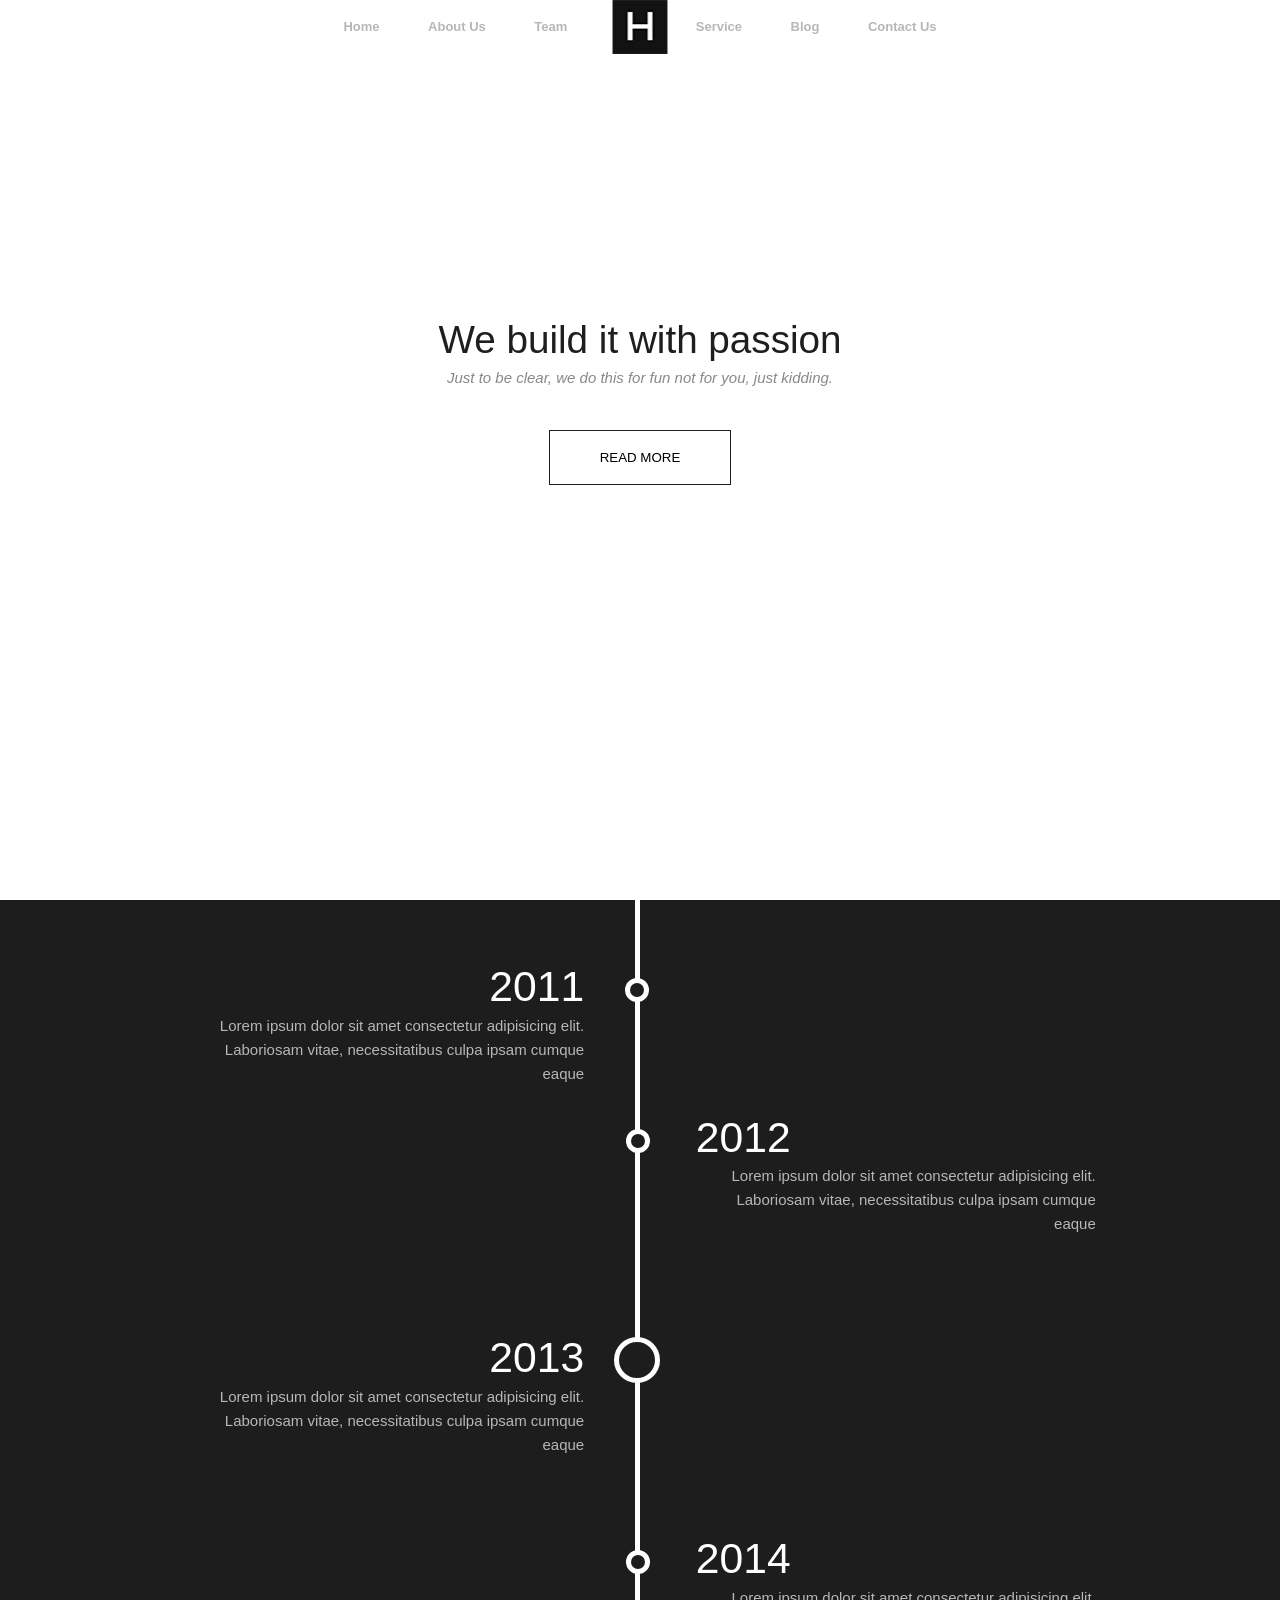
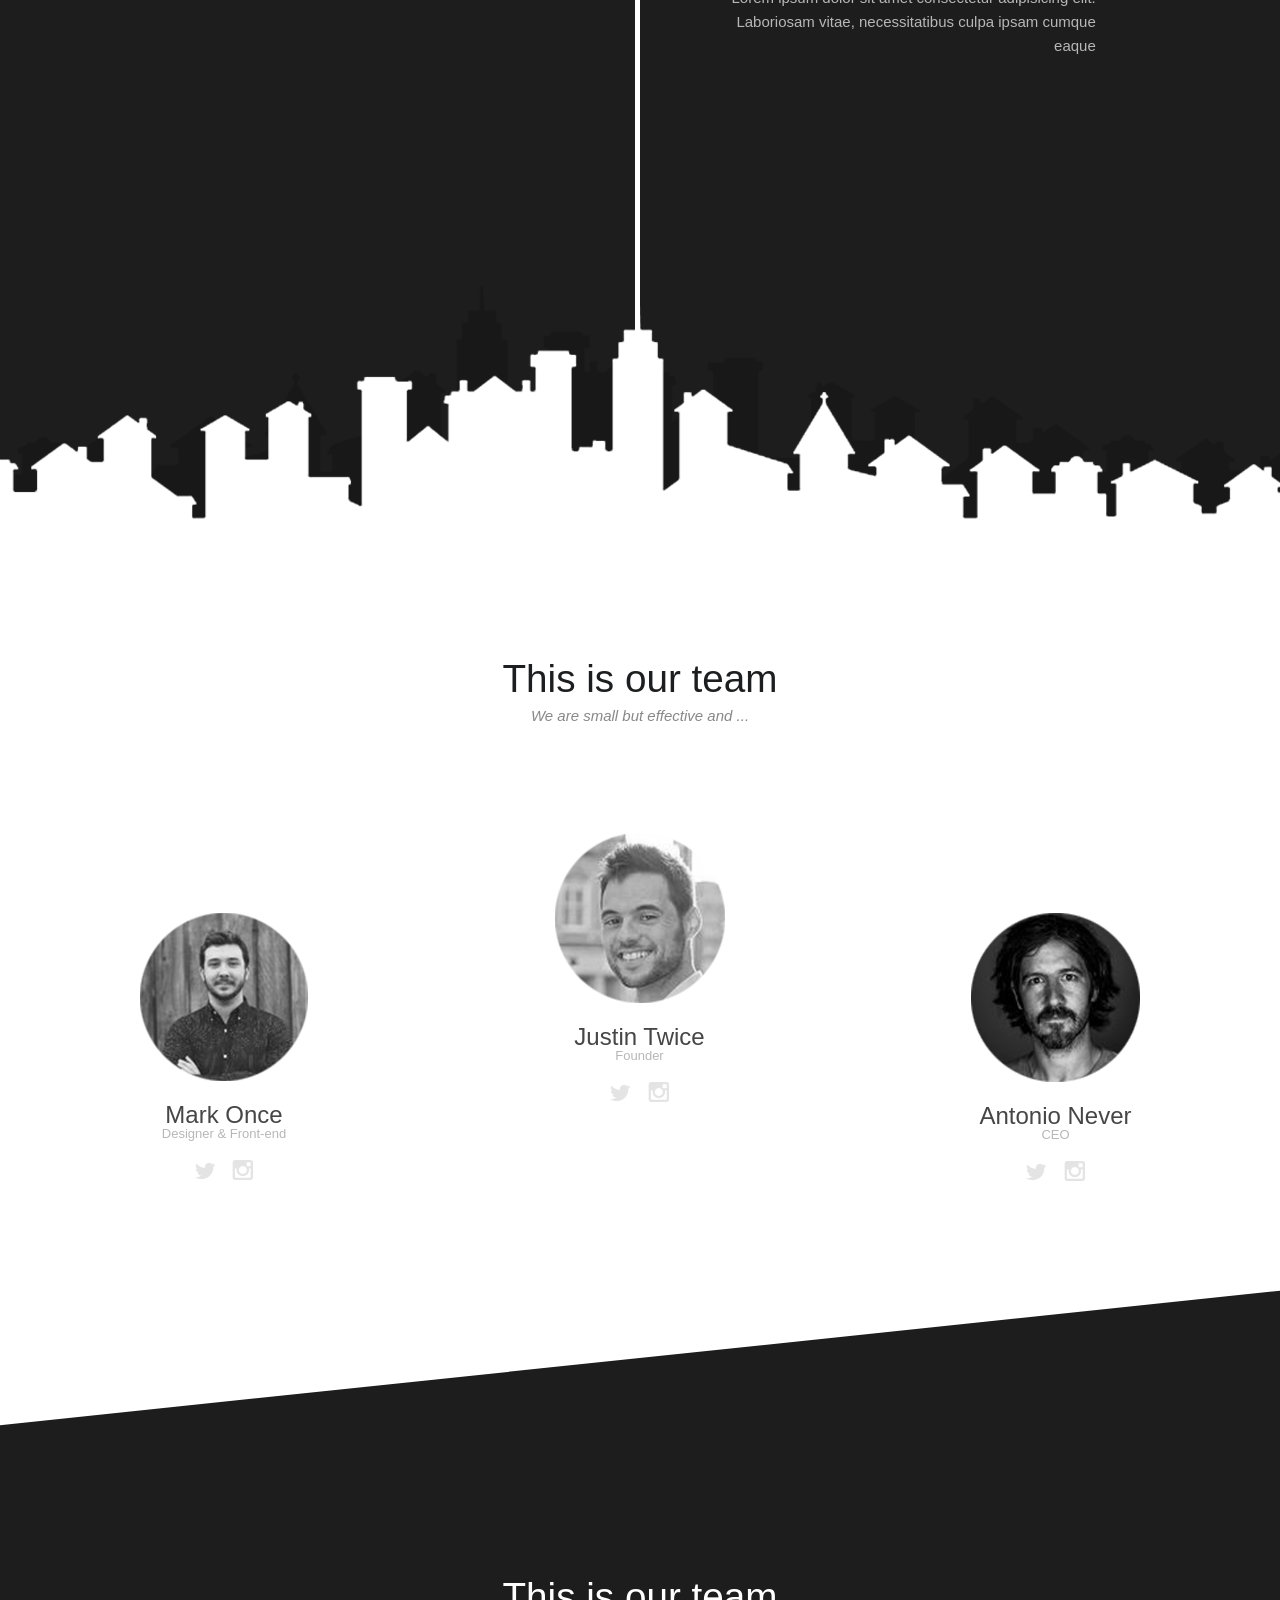
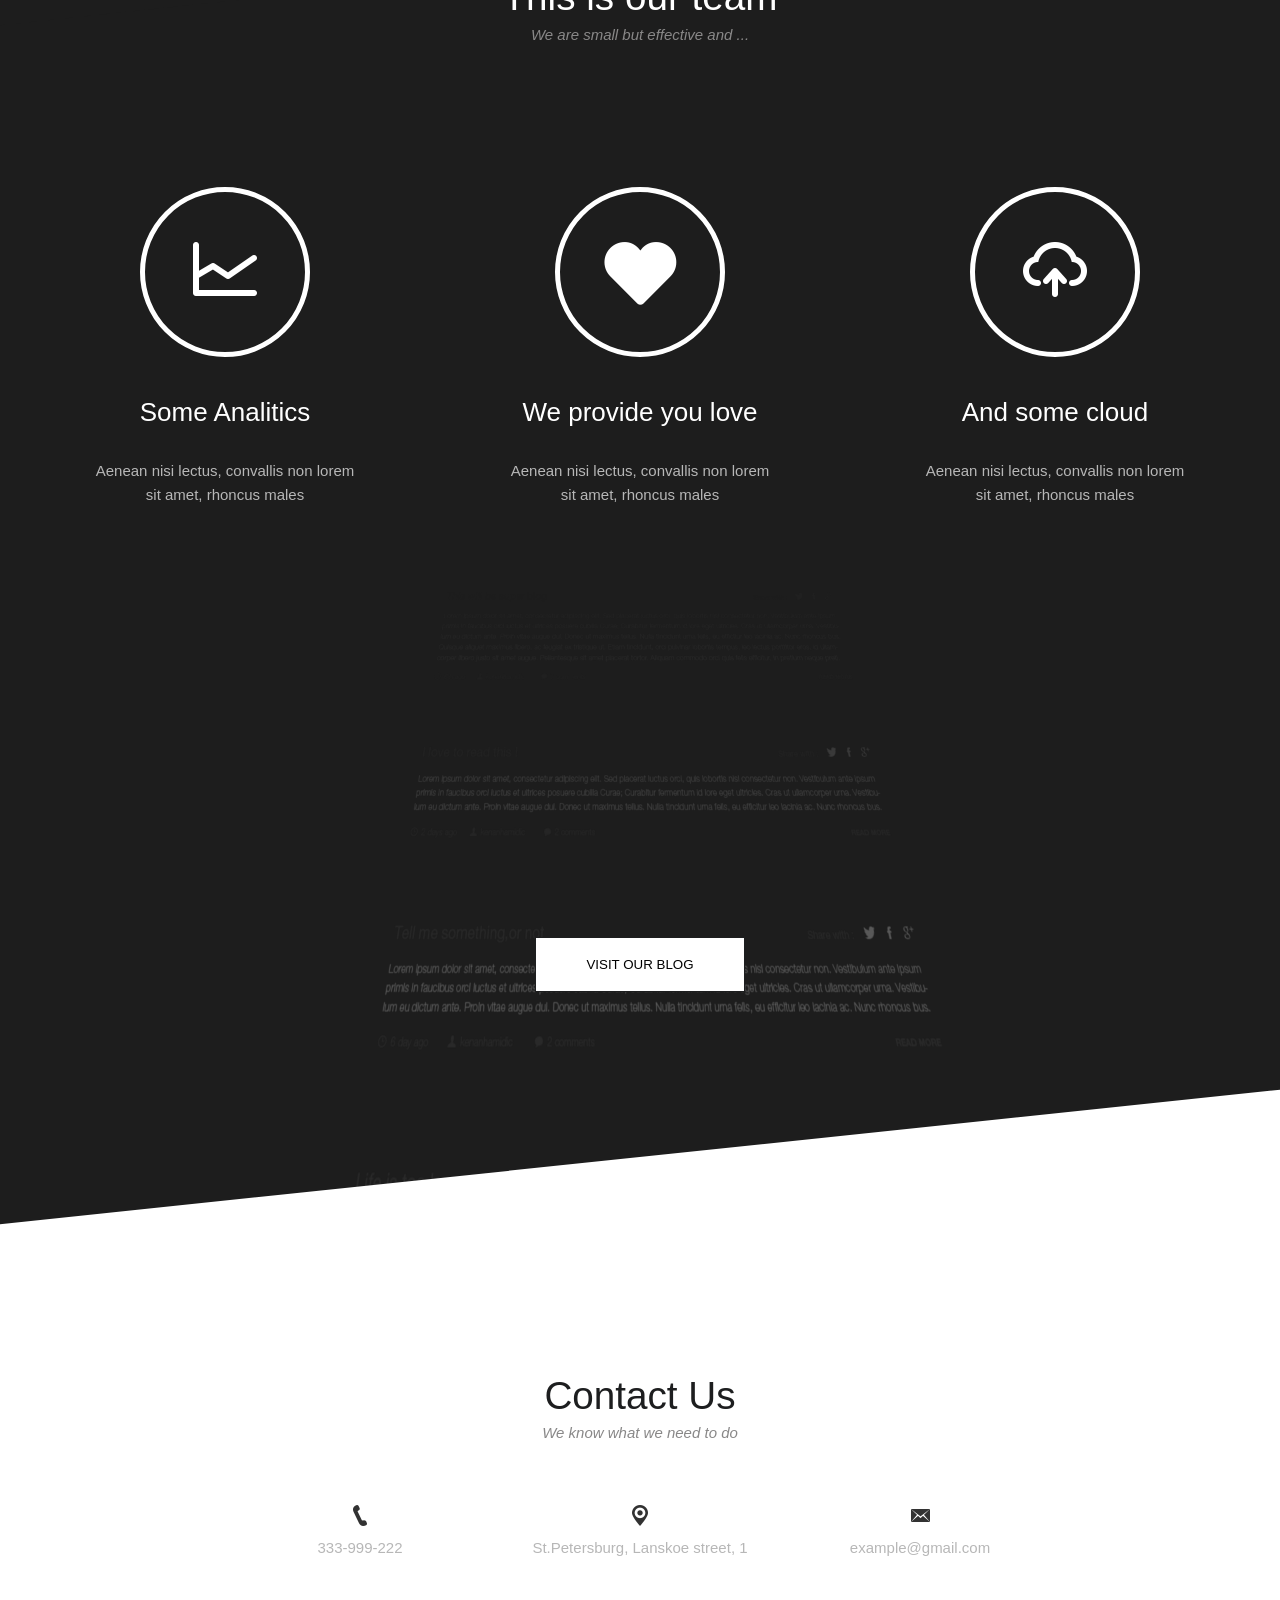
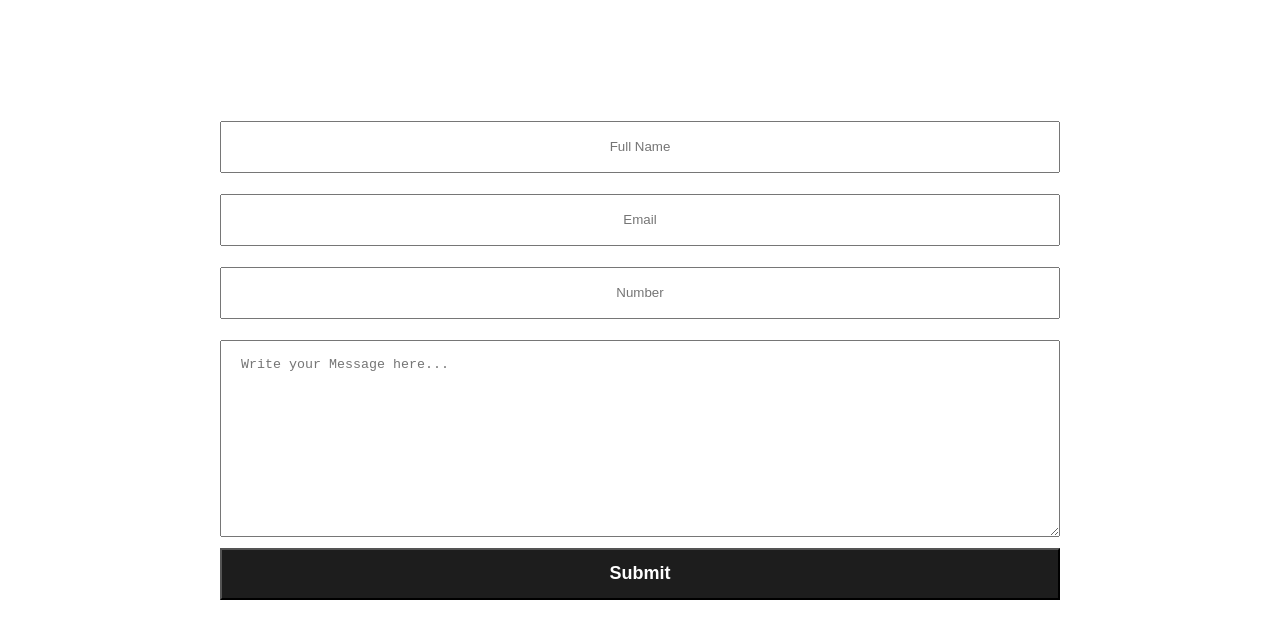
==== index.html @ 4ffbe1c7 "Working project ! Add animations on buttons ! Add blog link ! Check" ====
<!DOCTYPE html>
<html lang="en">
<head>
    <meta charset="UTF-8">
    <meta http-equiv="X-UA-Compatible" content="IE=edge">
    <meta name="viewport" content="width=device-width, initial-scale=1.0, maximum-scale=1.0, user-scalable=0">
    <link href = "./style.css" rel="stylesheet">
    <title>B&W</title>
</head>
<body>



        <nav>
            <div class="logo">
                <img src="./img/Logo.png" alt="logo">
            </div>
            <div class="menu__icon">
                <span></span>
            </div>
            <div class="nav__box ">
                <a data-goto ='.main' class="nav__link" href="#">Home</a>
                <a data-goto ='.about' class="nav__link" href="#">About Us</a>
                <a data-goto ='.team' class="nav__link" href="#">Team</a>

                <a data-goto ='.service' class="nav__link" href="#">Service</a>
                <a  class="nav__link" href="#">Blog</a>
                <a data-goto ='.contacts' class="nav__link" href="#">Contact Us</a>

            </div>

        </nav>

<div class="main">
    <div class="conteiner">
        <div class="box">
            <h2>We build it with passion</h2>
            <p>Just to be clear, we do this for fun not for you, just kidding.</p>
            <button class="more">Read more</button>
        </div>

    </div>
</div>

<div class="about">
    <div class="conteiner">


            <div class="date__box">
                <h2>2011</h2>
                <p>Lorem ipsum dolor sit amet consectetur adipisicing elit. Laboriosam vitae, necessitatibus culpa ipsam cumque eaque</p>
            </div>
            <div class="date__box">
                <h2>2012</h2>
                <p>Lorem ipsum dolor sit amet consectetur adipisicing elit. Laboriosam vitae, necessitatibus culpa ipsam cumque eaque</p>
            </div>
            <div class="date__box">
                <h2>2013</h2>
                <p>Lorem ipsum dolor sit amet consectetur adipisicing elit. Laboriosam vitae, necessitatibus culpa ipsam cumque eaque</p>
            </div>
            <div class="date__box">
                <h2>2014</h2>
                <p>Lorem ipsum dolor sit amet consectetur adipisicing elit. Laboriosam vitae, necessitatibus culpa ipsam cumque eaque</p>
            </div>


            <div class="line">
            </div>

    </div>
    <div class="city__box">
        <img class='city' src="./img/WhiteCity.png" alt="city">
        <img class='city city__shadow' src="./img/BlackCity.png" alt="">
    </div>



</div>


<div class="team">
    <div class="conteiner">
        <div class="box">
            <h2>This is our team</h2>
            <p>We are small but effective and ...</p>
        </div>
        <div class="content__box">
            <div class="team__item">
                <img class="photo" src="/img/Layer 1.png" alt="photo">
                <div class="name">Mark Once</div>
                <div class="profession">Designer & Front-end</div>
                <img class="icon" src="/img/twitter.png" alt="twitter">
                <img class="icon" src="/img/instagram.png" alt="instagram">
            </div>
            <div class="team__item">
                <img class="photo" src="/img/Layer 2.png" alt="photo">
                <div class="name">Justin Twice</div>
                <div class="profession">Founder</div>
                <img class="icon" src="/img/twitter.png" alt="twitter">
                <img class="icon" src="/img/instagram.png" alt="instagram">
            </div>
            <div class="team__item">
                <img class="photo" src="/img/Layer 3.png" alt="photo">
                <div class="name">Antonio Never</div>
                <div class="profession">CEO</div>
                <img class="icon" src="/img/twitter.png" alt="twitter">
                <img class="icon" src="/img/instagram.png" alt="instagram">
            </div>
        </div>



    </div>

</div>

<div class="service">
    <div class="conteiner">
        <div class="box">
            <h2>This is our team</h2>
            <p>We are small but effective and ...</p>
        </div>
        <div class="content__box">
            <div class="service__item">
                <div class="icon__circle">
                    <img class="bigicon" src="/img/LINE GRAPH.png" alt="bigicon">
                </div>

                <div class="bigicon__name">Some Analitics</div>
                <p class="bigicon__text">Aenean nisi lectus, convallis non lorem sit amet, rhoncus males

                </p>
            </div>
            <div class="service__item">
                <div class="icon__circle">
                    <img class="bigicon" src="/img/HEART.png" alt="bigicon">
                </div>

                <div class="bigicon__name">We provide you love</div>
                    <p class="bigicon__text">Aenean nisi lectus, convallis non lorem sit amet, rhoncus males

                </p>

            </div>
            <div class="service__item">
                <div class="icon__circle">
                    <img class="bigicon" src="/img/CLOUD _ UPLOAD.png" alt="bigicon">
                </div>

                <div class="bigicon__name">And some cloud</div>
                    <p class="bigicon__text">Aenean nisi lectus, convallis non lorem sit amet, rhoncus males

                    </p>
            </div>
        </div>

    </div>

        <div class="post">
            <button class="more">Visit our blog</button>
        </div>





</div>

<div class="contacts">
    <div class="conteiner">
        <div class="box">
            <h2>Contact Us</h2>
            <p>We know what we need to do</p>
        </div>
        <div class="content__box">
            <div class="contacts__items">
                <div class="contact">
                    <img class="icon" src="/img/phone.png">
                    <p class="contats__item__text">333-999-222</p>
                </div>
                <div class="contact">
                    <img class="icon" src="/img/location.png">
                    <p class="contats__item__text">St.Petersburg, Lanskoe street, 1</p>
                </div>
                <div class="contact">
                    <img class="icon" src="/img/mail.png">
                    <p class="contats__item__text">example@gmail.com</p>
                </div>


            </div>
            <form>
                <input type="text" placeholder="Full Name">
                <input type="email" placeholder="Email">
                <input type="tel" placeholder="Number">
                <textarea placeholder="Write your Message here..."></textarea>
                <button class="submit">Submit</button>
            </form>
        </div>
    </div>
</div>





<script src = './script.js'></script>
</body>
</html>
---- style.css ----
body {
    margin: 0;
    font-family: 'Montserrat', sans-serif;

    font-size: calc(13px + 3 * (100vw / 1920));
    line-height: 1.6;
    color: #b7b7b7;


}
body._lock{
    overflow: hidden;
}
*,
*:before,
*:after {
    box-sizing: border-box;

}
h1,h2,h3,h4,h5,p {
    margin: 0;
}

.conteiner {
    width:100%;
    max-width: 1200px;
    margin: 0 auto;
}

@media (max-width:1200px) {
    .conteiner{
        max-width: 970px;
    }

}
@media (max-width:992px) {
    .conteiner{
        max-width: 750px;
    }
}
@media (max-width:767px) {
    .conteiner{
        max-width: none;
    }
}
/* Navigation */


nav {
    position:fixed;
    background-color: white;
    top:0;
    left:0;
    width: 100%;
    font-size: 13px;
    color:black;
    z-index: 200;
    height: 54px;
}
.nav__box{
    margin: 0 auto;
    height: 54px;
    max-width: 670px;
    display: flex;
    align-items: center;
    justify-content: space-evenly;

}
.nav__link{
    display:inline-block;
    text-decoration: none;
    color: #b7b7b7;
    font-weight: bold;
    padding: 0 10px;
}
.nav__link:nth-child(3){
    margin-right: 40px;
}
.nav__link:nth-child(4){
    margin-left: 40px;
}
.logo{
    position: absolute;
    top:0;
    left: 50%;
    transform: translateX(-50%)
}
.menu__icon{
    display: none;
}
@media (max-width:600px){
.menu__icon {
    display:block;
    z-index: 102;
    position: absolute;
    width:40px;
    height:50%;
    top:50%;
    right:15px;
    cursor: pointer;
    transform: translateY(-50%)

}

.menu__icon::before,
.menu__icon::after,
.menu__icon span {
    position:absolute;
    left:0;
    height:10%;
    width:100%;
    background-color: #1d1d1d;
    transition: all 0.3s ease 0s;

}
.menu__icon::before,
.menu__icon::after{
    content: '';
}
.menu__icon::before{
    top:0;
}
.menu__icon::after{
    bottom:0;
}
.menu__icon span {
    top:50%;
    transform: translateY(-50%)
}
.menu__icon._active span{
    display: none;
}
.menu__icon._active::before{
    top: 50%;
    transform: translate(-50%);
    transform: rotate(45deg)
}
.menu__icon._active::after{
    top: 50%;
    transform: translate(-50%);
    transform: rotate(-45deg)
}
nav{
    height: calc(40px + 3vh);
    display: fixed;
    top:0;
    left:0;
    width:100%;

}
.nav__box{
    height: 100vh;

    background-color: rgba(255, 255, 255);
    display: fixed;
    min-width: 100%;
    flex-direction: column;
    width:50%;
    justify-content: space-between;
    align-items: center;
    transform: translateY(-100%);
    z-index: 99;
    overflow: auto;


}
.nav__box._active{
    padding-top: calc(40px + 3vh);
    padding-bottom: 5%;
    transform: translateY( 0px);
    transition: all 0.5s ease 0s;
}
.nav__link:nth-child(3){
    margin-right: 0;
}
.nav__link:nth-child(4){
    margin-left: 0;
}
.logo{
    margin:0;
    top:10%;
    left:15px;
    transform: translateX(0);
    height: 80%;
    z-index:102;

}
.logo img{
    height:100%;
}
.nav__link{
    margin-bottom:30px;
    font-size: 24px;
    padding: 10px 10px;
    margin: 0;
    color:#1d1d1d;
    z-index:99;
}
}
/* Main */

.main {
    position: relative;
    width:100%;
    min-height: 320px;
    height: 100vh;
    background-color: #ffffff;
    padding-top: calc(100vh/2.8)

}

.box {
    max-width: 630px;
    margin: 0 auto;
    /* margin: 285px auto 440px; */
    text-align: center;
    padding: 0 15px;
}
@media (max-height:320px){
    .box{
        margin: 110px auto 0;
    }
}

h2 {
    font-weight: normal;
    color: #1d1e1f;
    font-size: calc(28px + 16  * (100vw/ 1920));
    margin: 0 0 6px;

    line-height: 1;
}

.box > p {
    color: #898888;
    font-style: italic;
    margin: 0;
}

.more {
    border: 1px solid #1d1e1f;
    text-decoration: none;
    background-color: #ffffff;
    text-transform: uppercase;
    padding: 20px 50px;
    line-height: 1;
    margin-top: 40px;
}

/* About Us */

.about{
    background-color: #1d1d1d;
    width: 100%;
    position: relative;


}
.about > .conteiner {
    display: flex;
    flex-direction: column;
}
 .line{
    position:absolute;
    top:0;
    left: calc(50% - 5px);
    display: block;
    width:5px;
    height: 95%;
    z-index:49;
    background-color: white;
}


.date__box{
    position: relative;
    display: block;
    max-width: 430px;
    padding:15px;
    text-align:right;
    margin: 0 53.4% 0 auto;

}
.date__box:first-child{
    margin-top:50px;
}

.date__box:nth-child(even){
    margin: 0 auto 20px 53.4%;
}

.date__box:nth-child(even) > h2{
    text-align: left;
}
 .date__box > h2{

    font-size: calc(28px + 22  * (100vw/ 1920));
    font-weight: 500;
    color:#ffffff;

}
.date__box:nth-child(3){
    margin-top:50px;
    margin-bottom: 50px;
}
.date__box:after{
    content: '';
    position: absolute;
    top: 28px;
    right:-49.8px;
    display: block;
    height: 24px;
    width:24px;
    border: 5px solid white;
    border-radius: 50%;
    background-color: #1d1d1d;
    z-index:52;
}
.date__box:nth-child(even):after{

    right: 0;
    left: -55px;
}
.date__box:nth-child(3):after{
    height: 46px;
    width:46px;
    right:-61px;
    top: 16px;
}
@media (max-width:1200px) {
    .date__box{
        margin-right: 54.2%;
    }
}
@media (max-width:992px) {
    .date__box{
        margin-right: 55.35%;
    }
}
@media (max-width:1200px) {
    .date__box:nth-child(even){
        margin-left: 54.2%;
    }
}
@media (max-width:992px) {
    .date__box:nth-child(even){
        margin-left: 55.35%;
    }
}
@media (max-width:767px) {
    .date__box{
        margin-right: auto;
        margin-left:0px;
        padding-right: 60px;
        padding-left: 60px;
        text-align: left;
    }
    .date__box:nth-child(even){
        margin-right: 0px;
        padding-left: 60px;
        padding-right: 60px;
        margin-left:auto;
        text-align: right;
    }
    .date__box:nth-child(even) > h2{
        text-align: right;
    }
    .date__box:nth-child(3){
        margin-top: 20px;
        margin-bottom: 20px;
    }
    .date__box::after{
        left:-12px;
    }
    .date__box:nth-child(even)::after{
        left:auto;
        right:-12px;
    }
    .date__box:nth-child(3):after{
        left:-24px;
    }
    .about{
        height: auto;
    }
}

.city  {
    position: relative;
    object-fit: none;
    width:100%;
    margin-top: 200px;
    height:240px;
    z-index: 48;
    bottom:-11px;
}
.city__shadow {
    position: absolute;
    object-fit: none;
    width:100%;
    margin-top: 20px;
    height:240px;

    bottom:15px;
    left:0;
    z-index: 4;
}
@media (max-width: 767px){
    .line {
        display: none;
    }
    .city {
        margin-top:120px;
    }
}
/* Team */
.team{
    margin: 0 0 250px;
    padding-top:120px;
}
.team .box {
    margin: 0 auto 90px;
}
.content__box {
    max-width: 1050px;

    margin: 0 auto;
    display: flex;
    align-items:flex-start;
    justify-content: space-between;


}
.team__item{
    padding: 0 25px;
    text-align: center;
    max-width: 230px;
}
.team__item:nth-child(1),
.team__item:nth-child(3){
    margin-top: 80px;
}
.photo{
    margin: 15px 0;
}
.name{
    font-size: 24px;
    color: #464646;
    line-height: 1;
}
.profession{
    font-size: 13px;
    line-height: 1;
    margin-bottom: 20px;
}
.icon {
    margin: 0 6px 20px;
}
@media (max-width:767px) {
    .team .content__box {
        flex-direction: column;
        align-items: center;
    }
    .team__item:nth-child(1),
    .team__item:nth-child(2),
    .team__item:nth-child(3){
        max-width: 100%;
        margin-top:0px;
        margin-bottom : 20px;
    }
}
/* Service */


.service::before{
    position:absolute;
    content: '';
    display: block;
    height:200px;
    width:100%;
    top:-100px;
    left:0;
    transform: skewY(-6deg);
    background-color: #1d1d1d;
    z-index: 1;
}
.service {
    padding-top: 120px;
    position:relative;
    background-color: #1d1d1d;
    /* transform: skewY(-8deg); */

}
.service .conteiner {
    /* transform: skewY(8deg); */
}
.service .box {

    margin: 0px auto 140px;

}
.service h2{
    position: relative;
    color: white;
    z-index: 50;
}
.service .content__box {
    align-items: center;
    z-index: 50;
}

.bigicon{
    margin: 0 auto;
    position: relative;
    top:calc(50% - 30px);

}
.icon__circle{
    position: relative;

    margin: 0 auto 35px;
    width: 170px;
    height: 170px;
    border: 5px solid white;
    border-radius: 50%;
}
.bigicon__name{
    font-size: 26px;
    color: white;
    margin-bottom: 25px;
}
.service .content__box {
    max-width: 1150px;
    align-items:flex-start;
    margin-bottom: 50px;
}
.service__item{
    padding: 0 25px;
    text-align: center;
    max-width: 320px;
}

@media (max-width:767px) {
    .service .content__box {
        flex-direction: column;
        align-items: center;
    }
    .service__item{
        max-width: 100%;
        margin-bottom:40px;
    }
}

.post {
    /* transform: skewY(8deg); */
    position: relative;

    z-index: 40;
    background-image: url('./img/Post5.png');
    background-repeat: no-repeat;
    background-position: top center;
    background-size:cover;
    overflow: hidden;
    height:700px;
    /* max-height: 680px; */
    width: 100%;


}
.post > .more {
    display: block;
    margin: 380px auto 100px;
}
@media (max-width:760px){
    .post{
        height:400px;
    }
    .post > .more {
        margin-top:140px;
    }
}


/* Contacts */

.contacts::before{
    position:absolute;
    content: '';
    display: block;
    height:200px;
    width:100%;
    top:-100px;
    left:0;
    transform: skewY(-6deg);
    background-color: white;
    z-index: 51;
}
.contacts{
    position: relative;
    padding-top: 120px;

}
.contacts .box{
    position: relative;
    z-index: 52;
    margin: 0 auto 50px;
}
.contacts .content__box{
    width:70%;
    justify-content: flex-start;
    flex-direction: column;
    align-items: center;
}
.contacts__items{
    width:100%;
    display: flex;
    flex-direction: row;
    justify-content: space-around;
    margin-bottom: 150px;
}
.contact{
    display: block;
    width: 250px;
    text-align: center;
    padding:0 5px;
}
@media (max-width:1200px) {
    .contact{
        width: 200px;
    }
    .contacts .content__box{
        width: 80%;
    }
}
@media (max-width:992px) {
    .contact{
        width: 150px;
    }
    .contacts .content__box{
        width: 85%;
    }
}
@media (max-width:767px) {
    .contacts__items{
        flex-direction: column;
        align-items: center;
        margin-bottom: 50px;
    }
    .contact{
        width: 100%;
        margin-bottom: 20px;
    }
}
.contact > .icon {
    display: block;
    margin: 10px auto 10px;
}
.contact:last-child > .icon{
    margin: 14px auto 14px;
}
form{
    display: flex;
    flex-direction: column;
    width:100%;
    height: 520px;
    font-size: 18px;
}

input {
    height: 10%;
    margin: 1.25% 0;
    text-align: center;
}


textarea{
    height: 38%;
    margin: 1.25% 0;
    padding: 16px 20px 16px 20px;
}
.submit {
    height: 10%;
    background-color: #1d1d1d;
    color:white;
    font-size: 18px;
    font-weight: 600;
}
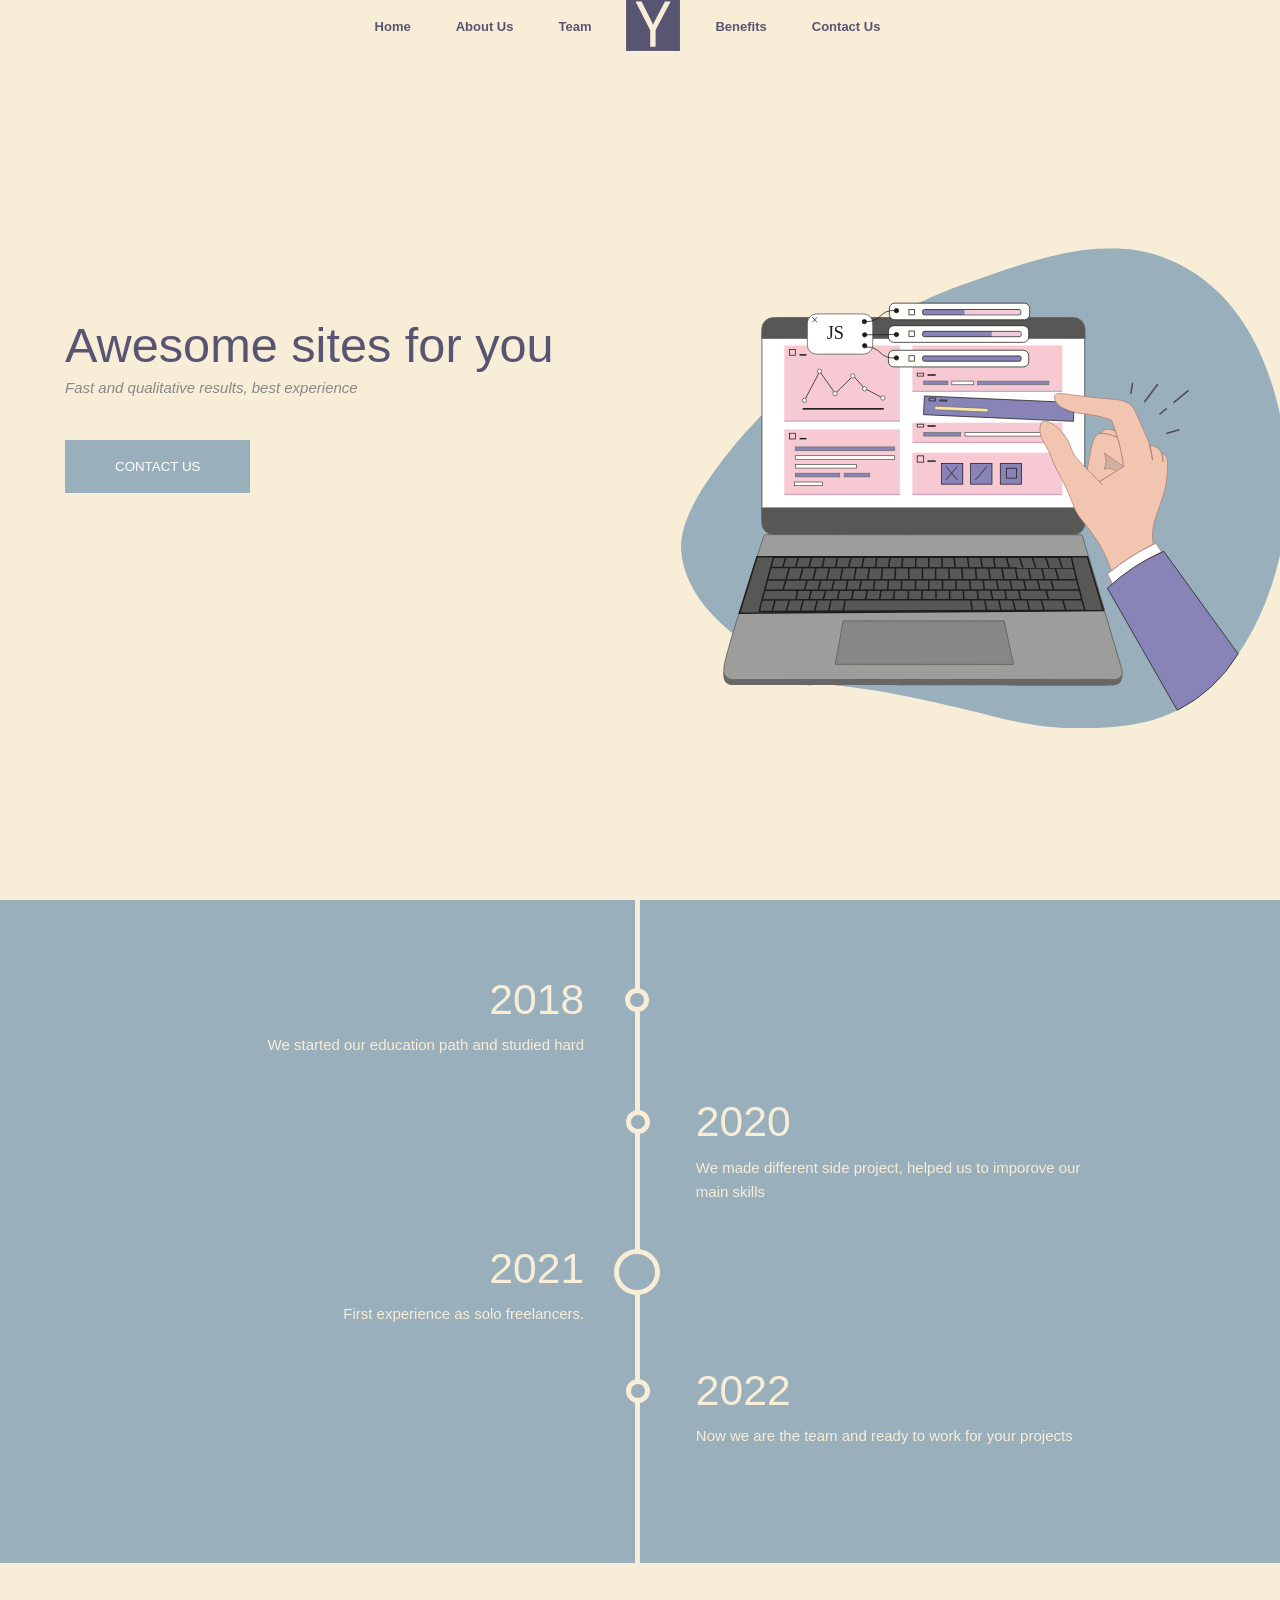
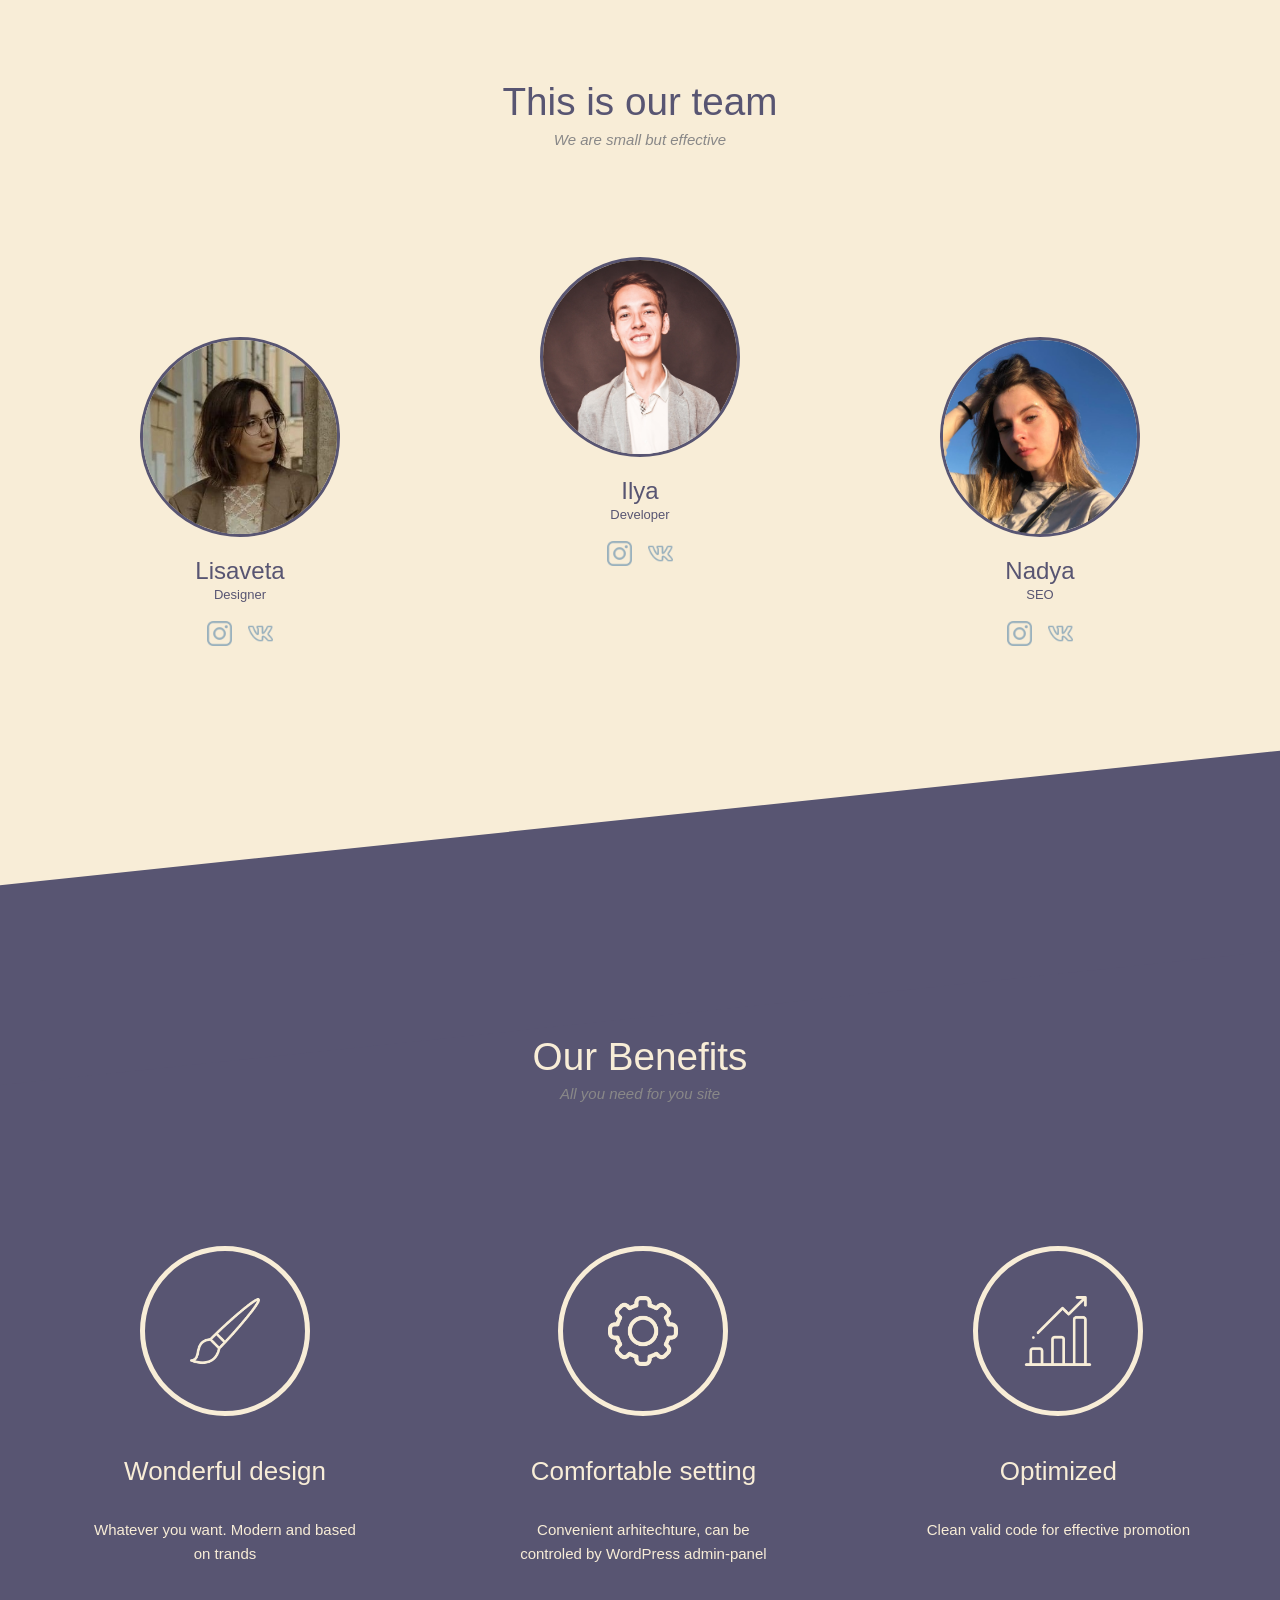
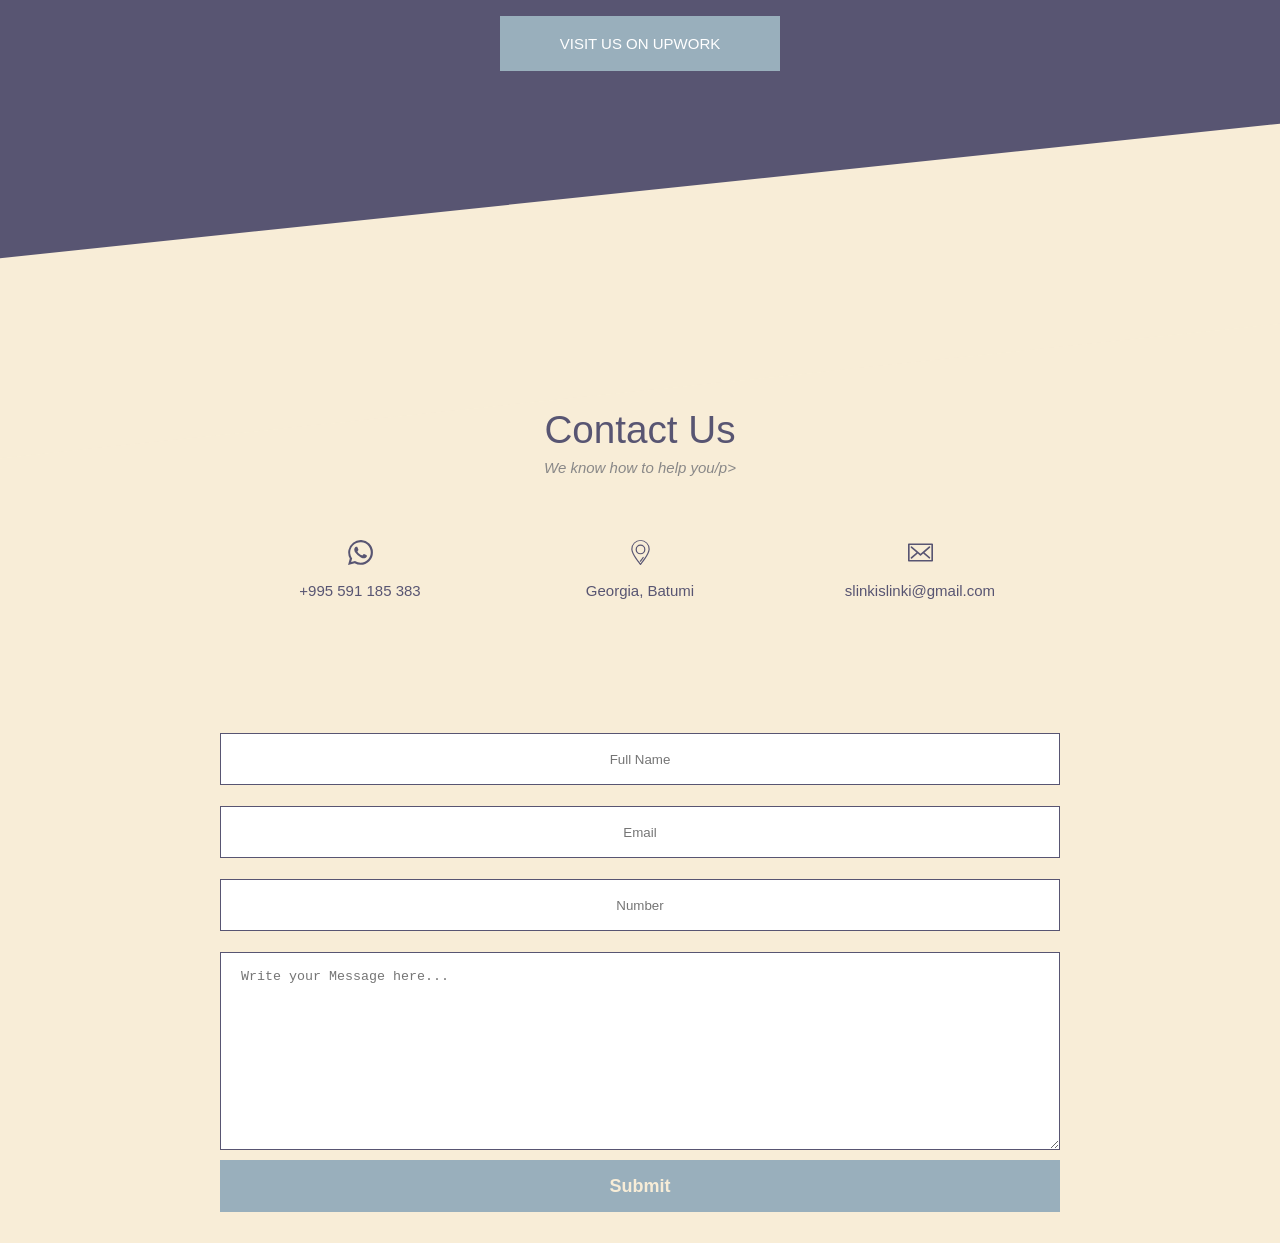
==== commit 83dea53e: "finished" ====
--- a/index.html
+++ b/index.html
@@ -1,209 +1,260 @@
 <!DOCTYPE html>
 <html lang="en">
+
 <head>
     <meta charset="UTF-8">
     <meta http-equiv="X-UA-Compatible" content="IE=edge">
+
     <meta name="viewport" content="width=device-width, initial-scale=1.0, maximum-scale=1.0, user-scalable=0">
-    <link href = "./style.css" rel="stylesheet">
-    <title>B&W</title>
+    <link href="./img/favicon.ico" rel="icon">
+    <link href="./style.css" rel="stylesheet">
+    <title>Yofi Team</title>
 </head>
+
 <body>
 
 
 
-        <nav>
-            <div class="logo">
-                <img src="./img/Logo.png" alt="logo">
-            </div>
-            <div class="menu__icon">
-                <span></span>
-            </div>
-            <div class="nav__box ">
-                <a data-goto ='.main' class="nav__link" href="#">Home</a>
-                <a data-goto ='.about' class="nav__link" href="#">About Us</a>
-                <a data-goto ='.team' class="nav__link" href="#">Team</a>
-
-                <a data-goto ='.service' class="nav__link" href="#">Service</a>
-                <a  class="nav__link" href="#">Blog</a>
-                <a data-goto ='.contacts' class="nav__link" href="#">Contact Us</a>
-
-            </div>
-
-        </nav>
-
-<div class="main">
-    <div class="conteiner">
-        <div class="box">
-            <h2>We build it with passion</h2>
-            <p>Just to be clear, we do this for fun not for you, just kidding.</p>
-            <button class="more">Read more</button>
-        </div>
-
-    </div>
-</div>
-
-<div class="about">
-    <div class="conteiner">
-
-
-            <div class="date__box">
-                <h2>2011</h2>
-                <p>Lorem ipsum dolor sit amet consectetur adipisicing elit. Laboriosam vitae, necessitatibus culpa ipsam cumque eaque</p>
-            </div>
-            <div class="date__box">
-                <h2>2012</h2>
-                <p>Lorem ipsum dolor sit amet consectetur adipisicing elit. Laboriosam vitae, necessitatibus culpa ipsam cumque eaque</p>
-            </div>
-            <div class="date__box">
-                <h2>2013</h2>
-                <p>Lorem ipsum dolor sit amet consectetur adipisicing elit. Laboriosam vitae, necessitatibus culpa ipsam cumque eaque</p>
-            </div>
-            <div class="date__box">
-                <h2>2014</h2>
-                <p>Lorem ipsum dolor sit amet consectetur adipisicing elit. Laboriosam vitae, necessitatibus culpa ipsam cumque eaque</p>
+    <nav>
+        <svg class="logo logo--mobile" viewBox="0 0 381 381">
+
+
+            <rect class="logo-1" x="0.5" y="0.5" width="380" height="380" />
+            <path class="logo-2" z-index='1'
+                d="M315.24,68.46,208.74,270V388.22H170.91V270.93L67.11,68.46h43L182.39,213q1.35,2.67,7.88,19.62H191Q193.2,225,199.51,213L275.16,68.46Z"
+                transform="translate(0 -36.85)" />
+
+        </svg>
+
+
+        <ul class="nav__box ">
+            <li><a data-goto='.main' class="nav__link" href="#">Home</a></li>
+            <li><a data-goto='.about' class="nav__link" href="#">About Us</a></li>
+            <li><a data-goto='.team' class="nav__link" href="#">Team</a></li>
+            <li> <svg class="logo logo--desktop" viewBox="0 0 381 381">
+
+
+                    <rect class="logo-1" x="0.5" y="0.5" width="380" height="380" />
+                    <path class="logo-2" z-index='1'
+                        d="M315.24,68.46,208.74,270V388.22H170.91V270.93L67.11,68.46h43L182.39,213q1.35,2.67,7.88,19.62H191Q193.2,225,199.51,213L275.16,68.46Z"
+                        transform="translate(0 -36.85)" />
+
+                </svg>
+
+            </li>
+            <li><a data-goto='.service' class="nav__link" href="#">Benefits</a></li>
+
+            <li> <a data-goto='.contacts' class="nav__link" href="#">Contact Us</a></li>
+            <li></li>
+
+        </ul>
+        <div class="menu__icon">
+            <span></span>
+        </div>
+    </nav>
+
+    <div class="main">
+        <div class="conteiner">
+            <div class="box">
+                <h1>Awesome sites for you</h1>
+                <p>Fast and qualitative results, best experience</p>
+                <button class="more" id="main-button">contact us</button>
+                <img class="main__picture" src="/img/main.svg" alt="main picture">
+            </div>
+
+        </div>
+    </div>
+
+    <div class="about">
+        <div class="conteiner">
+
+
+            <div class="date__box">
+                <h3>2018</h3>
+                <p>We started our education path and studied hard</p>
+            </div>
+            <div class="date__box">
+                <h3>2020</h3>
+                <p>We made different side project, helped us to imporove our main skills</p>
+            </div>
+            <div class="date__box">
+                <h3>2021</h3>
+                <p>First experience as solo freelancers. </p>
+            </div>
+            <div class="date__box">
+                <h3>2022</h3>
+                <p>Now we are the team and ready to work for your projects</p>
             </div>
 
 
             <div class="line">
             </div>
 
-    </div>
-    <div class="city__box">
-        <img class='city' src="./img/WhiteCity.png" alt="city">
-        <img class='city city__shadow' src="./img/BlackCity.png" alt="">
-    </div>
-
-
-
-</div>
-
-
-<div class="team">
-    <div class="conteiner">
-        <div class="box">
-            <h2>This is our team</h2>
-            <p>We are small but effective and ...</p>
-        </div>
-        <div class="content__box">
-            <div class="team__item">
-                <img class="photo" src="/img/Layer 1.png" alt="photo">
-                <div class="name">Mark Once</div>
-                <div class="profession">Designer & Front-end</div>
-                <img class="icon" src="/img/twitter.png" alt="twitter">
-                <img class="icon" src="/img/instagram.png" alt="instagram">
-            </div>
-            <div class="team__item">
-                <img class="photo" src="/img/Layer 2.png" alt="photo">
-                <div class="name">Justin Twice</div>
-                <div class="profession">Founder</div>
-                <img class="icon" src="/img/twitter.png" alt="twitter">
-                <img class="icon" src="/img/instagram.png" alt="instagram">
-            </div>
-            <div class="team__item">
-                <img class="photo" src="/img/Layer 3.png" alt="photo">
-                <div class="name">Antonio Never</div>
-                <div class="profession">CEO</div>
-                <img class="icon" src="/img/twitter.png" alt="twitter">
-                <img class="icon" src="/img/instagram.png" alt="instagram">
-            </div>
-        </div>
-
-
-
-    </div>
-
-</div>
-
-<div class="service">
-    <div class="conteiner">
-        <div class="box">
-            <h2>This is our team</h2>
-            <p>We are small but effective and ...</p>
-        </div>
-        <div class="content__box">
-            <div class="service__item">
-                <div class="icon__circle">
-                    <img class="bigicon" src="/img/LINE GRAPH.png" alt="bigicon">
-                </div>
-
-                <div class="bigicon__name">Some Analitics</div>
-                <p class="bigicon__text">Aenean nisi lectus, convallis non lorem sit amet, rhoncus males
-
-                </p>
-            </div>
-            <div class="service__item">
-                <div class="icon__circle">
-                    <img class="bigicon" src="/img/HEART.png" alt="bigicon">
-                </div>
-
-                <div class="bigicon__name">We provide you love</div>
-                    <p class="bigicon__text">Aenean nisi lectus, convallis non lorem sit amet, rhoncus males
-
-                </p>
-
-            </div>
-            <div class="service__item">
-                <div class="icon__circle">
-                    <img class="bigicon" src="/img/CLOUD _ UPLOAD.png" alt="bigicon">
-                </div>
-
-                <div class="bigicon__name">And some cloud</div>
-                    <p class="bigicon__text">Aenean nisi lectus, convallis non lorem sit amet, rhoncus males
+        </div>
+
+
+
+    </div>
+
+
+    <div class="team">
+        <div class="conteiner">
+            <div class="box">
+                <h2>This is our team</h2>
+                <p>We are small but effective</p>
+            </div>
+            <div class="content__box">
+                <div class="team__item">
+                    <img class="photo" src="/img/lisa.jpg" alt="photo">
+                    <div class="name">Lisaveta</div>
+                    <div class="profession">Designer</div>
+
+                    <a href="https://www.instagram.com/elisa_domrisa/" target="_blank"><img class="icon"
+                            src="/img/instagram.png" alt="instagram link"></a>
+                    <a href="https://vk.com/elisa_domrisa" target="_blank"><img class="icon" src="/img/vk.png"
+                            alt="vk link"></a>
+                </div>
+                <div class="team__item">
+                    <img class="photo" src="/img/ilia.jpg" alt="photo">
+                    <div class="name">Ilya</div>
+                    <div class="profession">Developer</div>
+
+                    <a href="https://www.instagram.com/ilya_kotyashkin/" target="_blank"><img class="icon"
+                            src="/img/instagram.png" alt="instagram link"></a>
+                    <a href="https://vk.com/idslinkislinki" target="_blank"><img class="icon" src="/img/vk.png"
+                            alt="vk link"></a>
+                </div>
+                <div class="team__item">
+                    <img class="photo" src="/img/nadya.jpg" alt="photo">
+                    <div class="name">Nadya</div>
+                    <div class="profession">SEO</div>
+
+                    <a href="https://www.instagram.com/nadya_golovina/" target="_blank"><img class="icon"
+                            src="/img/instagram.png" alt="instagram link"></a>
+                    <a href="https://vk.com/id134007861" target="_blank"><img class="icon" src="/img/vk.png"
+                            alt="vk link"></a>
+                </div>
+            </div>
+
+
+
+        </div>
+
+    </div>
+
+    <div class="service">
+        <div class="conteiner">
+            <div class="box">
+                <h2>Our Benefits</h2>
+                <p>All you need for you site</p>
+            </div>
+            <div class="content__box">
+                <div class="service__item">
+                    <div class="icon__circle">
+                        <img class="bigicon" src="/img/paint-brush.png" alt="bigicon">
+                    </div>
+
+                    <div class="bigicon__name">Wonderful design</div>
+                    <p class="bigicon__text">Whatever you want. Modern and based on trands
 
                     </p>
-            </div>
-        </div>
-
-    </div>
-
-        <div class="post">
-            <button class="more">Visit our blog</button>
-        </div>
-
-
-
-
-
-</div>
-
-<div class="contacts">
-    <div class="conteiner">
-        <div class="box">
-            <h2>Contact Us</h2>
-            <p>We know what we need to do</p>
-        </div>
-        <div class="content__box">
-            <div class="contacts__items">
-                <div class="contact">
-                    <img class="icon" src="/img/phone.png">
-                    <p class="contats__item__text">333-999-222</p>
-                </div>
-                <div class="contact">
-                    <img class="icon" src="/img/location.png">
-                    <p class="contats__item__text">St.Petersburg, Lanskoe street, 1</p>
-                </div>
-                <div class="contact">
-                    <img class="icon" src="/img/mail.png">
-                    <p class="contats__item__text">example@gmail.com</p>
-                </div>
-
-
-            </div>
-            <form>
-                <input type="text" placeholder="Full Name">
-                <input type="email" placeholder="Email">
-                <input type="tel" placeholder="Number">
-                <textarea placeholder="Write your Message here..."></textarea>
-                <button class="submit">Submit</button>
-            </form>
-        </div>
-    </div>
-</div>
-
-
-
-
-
-<script src = './script.js'></script>
+                </div>
+                <div class="service__item">
+                    <div class="icon__circle">
+                        <img class="bigicon" src="/img/settings.png" alt="bigicon">
+                    </div>
+
+                    <div class="bigicon__name">Comfortable setting</div>
+                    <p class="bigicon__text">Convenient arhitechture, can be controled by WordPress admin-panel
+
+                    </p>
+
+                </div>
+                <div class="service__item">
+                    <div class="icon__circle">
+                        <img class="bigicon" src="/img/bar-chart.png" alt=" bigicon">
+                    </div>
+
+                    <div class="bigicon__name">Optimized</div>
+                    <p class="bigicon__text">Clean valid code for effective promotion
+
+                    </p>
+                </div>
+            </div>
+
+        </div>
+
+
+        <a class="upwork" href="https://www.upwork.com/freelancers/~01ddba3dedd1b3ad1f" target="_blank">VIsit us on
+            upwork</a>
+
+
+
+
+
+
+    </div>
+
+    <div class="contacts" id="contacts">
+        <div class="conteiner">
+            <div class="box">
+                <h2>Contact Us</h2>
+                <p>We know how to help you/p>
+            </div>
+            <div class="content__box">
+                <div class="contacts__items">
+                    <div class="contact">
+                        <svg class="icon" viewBox="0 0 9.68 9.73">
+
+                            <path class="cls-1"
+                                d="M8.27,1.41A4.83,4.83,0,0,0,.68,7.23L0,9.73l2.56-.67a4.83,4.83,0,0,0,2.3.59h0A4.83,4.83,0,0,0,9.68,4.82,4.76,4.76,0,0,0,8.27,1.41M4.86,8.83h0a4,4,0,0,1-2-.56l-.15-.08-1.51.39.4-1.47L1.47,7A4,4,0,1,1,4.86,8.83m2.2-3c-.12-.06-.71-.35-.82-.39S6.05,5.38,6,5.5s-.32.39-.39.47-.14.09-.26,0a3.32,3.32,0,0,1-1-.6,3.91,3.91,0,0,1-.67-.83c-.07-.12,0-.19.06-.25l.18-.21A.82.82,0,0,0,4,3.91.22.22,0,0,0,4,3.7c0-.06-.27-.65-.37-.9s-.2-.2-.27-.2H3.16a.51.51,0,0,0-.33.15,1.39,1.39,0,0,0-.42,1A2.38,2.38,0,0,0,2.9,5,5.44,5.44,0,0,0,5,6.82c.29.12.51.19.69.25a1.7,1.7,0,0,0,.76,0,1.24,1.24,0,0,0,.81-.58A1,1,0,0,0,7.29,6s-.11-.08-.23-.14" />
+
+                        </svg>
+                        <p class="contats__item__text">+995 591 185 383</p>
+                    </div>
+                    <div class="contact">
+                        <svg class="icon" viewBox="0 0 8.11 10.98">
+
+                            <path class="cls-1"
+                                d="M4.06,0A4.06,4.06,0,0,0,0,4.06c0,2.16,3.7,6.64,3.86,6.82a.26.26,0,0,0,.2.1.28.28,0,0,0,.2-.1c.16-.18,3.85-4.66,3.85-6.82A4.06,4.06,0,0,0,4.06,0Zm0,10.3C3.73,9.89,3.05,9,2.37,8,1.16,6.23.52,4.86.52,4.06a3.54,3.54,0,1,1,7.07,0c0,.8-.64,2.17-1.85,4C5.07,9,4.38,9.89,4.06,10.3Z" />
+                            <path class="cls-1"
+                                d="M5.39,7.46A.27.27,0,0,0,5,7.53c-.35.52-.74,1.07-1.17,1.62a.26.26,0,0,0,0,.37.26.26,0,0,0,.36,0c.44-.56.84-1.12,1.2-1.65A.26.26,0,0,0,5.39,7.46Z" />
+                            <path class="cls-1"
+                                d="M4.06,2A2.15,2.15,0,1,0,6.2,4.15,2.15,2.15,0,0,0,4.06,2Zm0,3.77A1.62,1.62,0,1,1,5.68,4.15,1.62,1.62,0,0,1,4.06,5.77Z" />
+
+                        </svg>
+                        <p class="contats__item__text">Georgia, Batumi</p>
+                    </div>
+                    <div class="contact">
+                        <svg class="icon" viewBox="0 0 11.35 8.2">
+
+                            <path class="cls-1"
+                                d="M1.31,1.89,3.86,4.1,1.31,6.31a.38.38,0,0,0,0,.52.37.37,0,0,0,.52,0L4.42,4.59l1,.88a.38.38,0,0,0,.24.09.36.36,0,0,0,.24-.09l1-.88L9.55,6.87A.37.37,0,0,0,10,6.31L7.49,4.1,10,1.89a.37.37,0,0,0,0-.52.37.37,0,0,0-.52,0L5.67,4.7,1.79,1.33a.37.37,0,0,0-.48.56Z" />
+                            <path class="cls-1"
+                                d="M11,0H.37A.36.36,0,0,0,0,.37V7.83a.36.36,0,0,0,.37.37H11a.37.37,0,0,0,.37-.37V.37A.37.37,0,0,0,11,0Zm-.37,7.47H.74V.74h9.87V7.47Z" />
+
+                        </svg>
+                        <p class="contats__item__text">slinkislinki@gmail.com</p>
+                    </div>
+
+
+                </div>
+                <form>
+                    <input type="text" placeholder="Full Name">
+                    <input type="email" placeholder="Email">
+                    <input type="tel" placeholder="Number">
+                    <textarea placeholder="Write your Message here..."></textarea>
+                    <button class="submit">Submit</button>
+                </form>
+            </div>
+        </div>
+    </div>
+
+
+
+
+
+    <script src='./script.js'></script>
 </body>
+
 </html>
--- a/style.css
+++ b/style.css
@@ -1,11 +1,17 @@
+
+
 body {
     margin: 0;
     font-family: 'Montserrat', sans-serif;
-
+    --yellow: #f8edd7;
+    --green: #99AFBC;
+    --pink: #F7C9D2;
+    --violet: #585572;
     font-size: calc(13px + 3 * (100vw / 1920));
     line-height: 1.6;
-    color: #b7b7b7;
-
+    background-color: var(--yellow);
+    color: var(--violet);
+    overflow-x: hidden;
 
 }
 body._lock{
@@ -20,6 +26,10 @@
 h1,h2,h3,h4,h5,p {
     margin: 0;
 }
+button{
+    cursor: pointer;
+
+}
 
 .conteiner {
     width:100%;
@@ -45,15 +55,18 @@
 }
 /* Navigation */
 
-
+ul{
+    list-style: none;
+    padding: 0;
+}
 nav {
     position:fixed;
-    background-color: white;
+    background-color: var(--yellow);
     top:0;
     left:0;
     width: 100%;
     font-size: 13px;
-    color:black;
+    
     z-index: 200;
     height: 54px;
 }
@@ -63,32 +76,55 @@
     max-width: 670px;
     display: flex;
     align-items: center;
-    justify-content: space-evenly;
-
-}
+
+    background-color: var(--yellow);
+    transition: all ease 0.3s;
+    justify-content: center;
+    gap: 25px;
+}
+
 .nav__link{
+    
     display:inline-block;
     text-decoration: none;
-    color: #b7b7b7;
+    color: var(--violet);
     font-weight: bold;
     padding: 0 10px;
 }
-.nav__link:nth-child(3){
-    margin-right: 40px;
-}
-.nav__link:nth-child(4){
-    margin-left: 40px;
-}
+li:nth-child(4){
+    justify-self: center;
+}
+
 .logo{
-    position: absolute;
-    top:0;
-    left: 50%;
-    transform: translateX(-50%)
+   
+    width: 54px;
+    height:54px;
+}
+.logo-1{
+    fill:var(--violet);
+
+}
+.logo-2{
+    fill: var(--yellow)
 }
 .menu__icon{
     display: none;
 }
+.logo--decktop{
+    display: block;
+}
+.logo--mobile{
+    display: none;
+}
 @media (max-width:600px){
+
+    .logo--decktop{
+        display: none;
+    }
+    .logo--mobile{
+        display: block;
+        position: absolute;
+    }
 .menu__icon {
     display:block;
     z-index: 102;
@@ -109,7 +145,7 @@
     left:0;
     height:10%;
     width:100%;
-    background-color: #1d1d1d;
+    background-color: var(--violet);
     transition: all 0.3s ease 0s;
 
 }
@@ -151,7 +187,7 @@
 .nav__box{
     height: 100vh;
 
-    background-color: rgba(255, 255, 255);
+    
     display: fixed;
     min-width: 100%;
     flex-direction: column;
@@ -170,12 +206,10 @@
     transform: translateY( 0px);
     transition: all 0.5s ease 0s;
 }
-.nav__link:nth-child(3){
-    margin-right: 0;
-}
-.nav__link:nth-child(4){
-    margin-left: 0;
-}
+li:nth-child(4){
+    display: none;
+}
+
 .logo{
     margin:0;
     top:10%;
@@ -193,10 +227,11 @@
     font-size: 24px;
     padding: 10px 10px;
     margin: 0;
-    color:#1d1d1d;
+    color: var(--violet);
     z-index:99;
 }
 }
+
 /* Main */
 
 .main {
@@ -204,17 +239,52 @@
     width:100%;
     min-height: 320px;
     height: 100vh;
-    background-color: #ffffff;
-    padding-top: calc(100vh/2.8)
-
-}
-
+    background-color: var(--yellow);
+    padding-top: calc(100vh/2.8);
+    
+}
+
+.main__picture{
+    display: block;
+    position: absolute;
+    right: calc(15vw - 200px);
+    top: 50%;
+    transform: translateY(-42%);
+    width: min(calc( 300px + 24vw), 1000px );
+   z-index: 1;
+   
+}
+@media (max-width:992px) {
+    .main__picture{
+        top:65%;
+    }
+}
+@media (max-width:540px) {
+    .main{
+        padding-top: 160px;
+    }
+    .main__picture{
+        top:80%;
+        right: calc(15vw - 100px);
+        width: min(calc( 180px + 24vw), 700px );
+    }
+}
+@media (max-width:540px) and (max-height:540px) {
+    .main{
+        padding-top: 100px;
+    }
+    
+}
 .box {
     max-width: 630px;
-    margin: 0 auto;
+    margin: 0 auto 0 0;
     /* margin: 285px auto 440px; */
     text-align: center;
-    padding: 0 15px;
+    padding: 0 25px;
+}
+
+.main .box {
+    text-align: left;
 }
 @media (max-height:320px){
     .box{
@@ -222,9 +292,18 @@
     }
 }
 
+h1{
+    font-weight: normal;
+    color: var(--violet);
+    font-size: calc(38px + 16  * (100vw/ 1920));
+    margin: 0 0 6px;
+    
+    line-height: 1;
+}
+
 h2 {
     font-weight: normal;
-    color: #1d1e1f;
+    color: var(--violet);
     font-size: calc(28px + 16  * (100vw/ 1920));
     margin: 0 0 6px;
 
@@ -238,23 +317,55 @@
 }
 
 .more {
-    border: 1px solid #1d1e1f;
+    border: none;
     text-decoration: none;
-    background-color: #ffffff;
+    background-color: var(--green);
     text-transform: uppercase;
     padding: 20px 50px;
     line-height: 1;
-    margin-top: 40px;
+    margin: 40px 0;
+    color: white;
+    transition: all ease 0.15s;
+    
+    z-index: 5;
+}
+.upwork{
+    display: block;
+    position: relative;
+    
+    border: none;
+    text-decoration: none;
+    background-color: var(--green);
+    text-transform: uppercase;
+    padding: 20px 50px;
+    line-height: 1;
+    
+    text-align: center;
+    color: white;
+    width: 280px;
+    left: 50%;
+    margin-bottom: 40px;
+    transform: translateX(-50%);
+    transition: all ease 0.15s;
+    
+}
+.more:hover,
+.more:active{
+    background-color: var(--violet);
 }
 
 /* About Us */
 
 .about{
-    background-color: #1d1d1d;
+    background-color: var(--green);
     width: 100%;
     position: relative;
 
 
+}
+h3{
+    font-size: calc(28px + 22  * (100vw/ 1920));
+    color: var(--yellow);
 }
 .about > .conteiner {
     display: flex;
@@ -266,9 +377,9 @@
     left: calc(50% - 5px);
     display: block;
     width:5px;
-    height: 95%;
-    z-index:49;
-    background-color: white;
+    height: 100%;
+    z-index:46;
+    background-color: var(--yellow);
 }
 
 
@@ -281,39 +392,45 @@
     margin: 0 53.4% 0 auto;
 
 }
+.date__box >p {
+    color: var(--yellow)
+}
 .date__box:first-child{
     margin-top:50px;
 }
 
 .date__box:nth-child(even){
-    margin: 0 auto 20px 53.4%;
-}
-
-.date__box:nth-child(even) > h2{
+    margin: 0 auto 0 53.4%;
+}
+
+.date__box:nth-child(even) > h3{
     text-align: left;
 }
- .date__box > h2{
+
+ .date__box > h3{
 
     font-size: calc(28px + 22  * (100vw/ 1920));
     font-weight: 500;
-    color:#ffffff;
+    color:var(--yellow);
 
 }
 .date__box:nth-child(3){
-    margin-top:50px;
-    margin-bottom: 50px;
+  
+}
+.date__box:nth-child(even) > p{
+    text-align: left;
 }
 .date__box:after{
     content: '';
     position: absolute;
-    top: 28px;
+    top: 38px;
     right:-49.8px;
     display: block;
     height: 24px;
     width:24px;
-    border: 5px solid white;
+    border: 5px solid var(--yellow);
     border-radius: 50%;
-    background-color: #1d1d1d;
+    background-color: var(--green);
     z-index:52;
 }
 .date__box:nth-child(even):after{
@@ -325,7 +442,11 @@
     height: 46px;
     width:46px;
     right:-61px;
-    top: 16px;
+    top: 30px;
+}
+.date__box:nth-child(4){
+
+    margin-bottom: 100px;
 }
 @media (max-width:1200px) {
     .date__box{
@@ -416,6 +537,7 @@
 .team{
     margin: 0 0 250px;
     padding-top:120px;
+    background-color: var(--yellow);
 }
 .team .box {
     margin: 0 auto 90px;
@@ -433,19 +555,26 @@
 .team__item{
     padding: 0 25px;
     text-align: center;
-    max-width: 230px;
+    max-width: 280px;
 }
 .team__item:nth-child(1),
 .team__item:nth-child(3){
     margin-top: 80px;
 }
 .photo{
+    width: 200px;
+    height: 200px;
+    border-radius: 50%;
+    object-fit: cover;
+    object-position: 50% 15%;
+    border: 3px solid var(--violet);
     margin: 15px 0;
 }
 .name{
     font-size: 24px;
-    color: #464646;
+    color: var(--violet);
     line-height: 1;
+    margin-bottom: 5px;
 }
 .profession{
     font-size: 13px;
@@ -453,7 +582,13 @@
     margin-bottom: 20px;
 }
 .icon {
-    margin: 0 6px 20px;
+    width: 25px;
+    height: 25px;
+    margin: 0 6px 15px;
+    
+}
+.icon path{
+    fill: var(--violet);
 }
 @media (max-width:767px) {
     .team .content__box {
@@ -480,15 +615,21 @@
     top:-100px;
     left:0;
     transform: skewY(-6deg);
-    background-color: #1d1d1d;
+    background-color: var(--violet);
     z-index: 1;
 }
 .service {
     padding-top: 120px;
+    padding-bottom: 180px;
     position:relative;
-    background-color: #1d1d1d;
+    background-color: var(--violet);
     /* transform: skewY(-8deg); */
 
+}
+.service .more:hover,
+.service .more:active{
+    background-color: var(--yellow);
+    color: var(--violet)
 }
 .service .conteiner {
     /* transform: skewY(8deg); */
@@ -500,7 +641,7 @@
 }
 .service h2{
     position: relative;
-    color: white;
+    color: var(--yellow);
     z-index: 50;
 }
 .service .content__box {
@@ -510,9 +651,15 @@
 
 .bigicon{
     margin: 0 auto;
-    position: relative;
-    top:calc(50% - 30px);
-
+    width: 70px;
+    height: 70px;
+    position: relative;
+    top:50%;
+    transform: translateY(-50%);
+
+}
+.bigicon__text{
+    color: var(--yellow)
 }
 .icon__circle{
     position: relative;
@@ -520,13 +667,33 @@
     margin: 0 auto 35px;
     width: 170px;
     height: 170px;
-    border: 5px solid white;
+    border: 5px solid var(--yellow);
     border-radius: 50%;
 }
 .bigicon__name{
     font-size: 26px;
-    color: white;
+    color: var(--yellow);
     margin-bottom: 25px;
+}
+
+@media (max-width:540px) {
+    .bigicon{
+        
+        width: 50px;
+        height: 50px;
+        
+    
+    }
+    .icon__circle{
+       
+        width: 140px;
+        height: 140px;
+       
+    }
+    .bigicon__name{
+        font-size: 22px;
+       
+    }
 }
 .service .content__box {
     max-width: 1150px;
@@ -555,29 +722,15 @@
     position: relative;
 
     z-index: 40;
-    background-image: url('./img/Post5.png');
-    background-repeat: no-repeat;
-    background-position: top center;
-    background-size:cover;
-    overflow: hidden;
-    height:700px;
+ 
+   
+ 
     /* max-height: 680px; */
     width: 100%;
 
 
 }
-.post > .more {
-    display: block;
-    margin: 380px auto 100px;
-}
-@media (max-width:760px){
-    .post{
-        height:400px;
-    }
-    .post > .more {
-        margin-top:140px;
-    }
-}
+
 
 
 /* Contacts */
@@ -591,8 +744,13 @@
     top:-100px;
     left:0;
     transform: skewY(-6deg);
-    background-color: white;
+    background-color: var(--yellow);
     z-index: 51;
+}
+@media (max-width: 540px) {
+    .contacts::before{
+        height: 150px;
+    }
 }
 .contacts{
     position: relative;
@@ -615,7 +773,7 @@
     display: flex;
     flex-direction: row;
     justify-content: space-around;
-    margin-bottom: 150px;
+    margin-bottom: 120px;
 }
 .contact{
     display: block;
@@ -652,11 +810,9 @@
 }
 .contact > .icon {
     display: block;
-    margin: 10px auto 10px;
-}
-.contact:last-child > .icon{
-    margin: 14px auto 14px;
-}
+    margin: 10px auto 14px;
+}
+
 form{
     display: flex;
     flex-direction: column;
@@ -669,6 +825,8 @@
     height: 10%;
     margin: 1.25% 0;
     text-align: center;
+    border: 1px solid var(--violet);
+    
 }
 
 
@@ -676,11 +834,20 @@
     height: 38%;
     margin: 1.25% 0;
     padding: 16px 20px 16px 20px;
+    border: 1px solid var(--violet);
 }
 .submit {
+    border: none;
     height: 10%;
-    background-color: #1d1d1d;
-    color:white;
+    background-color: var(--green);
+    color:var(--yellow);
     font-size: 18px;
     font-weight: 600;
+    transition: all ease 0.15s;
+}
+
+
+.submit:hover,
+.submit:active{
+    background-color: var(--violet);
 }
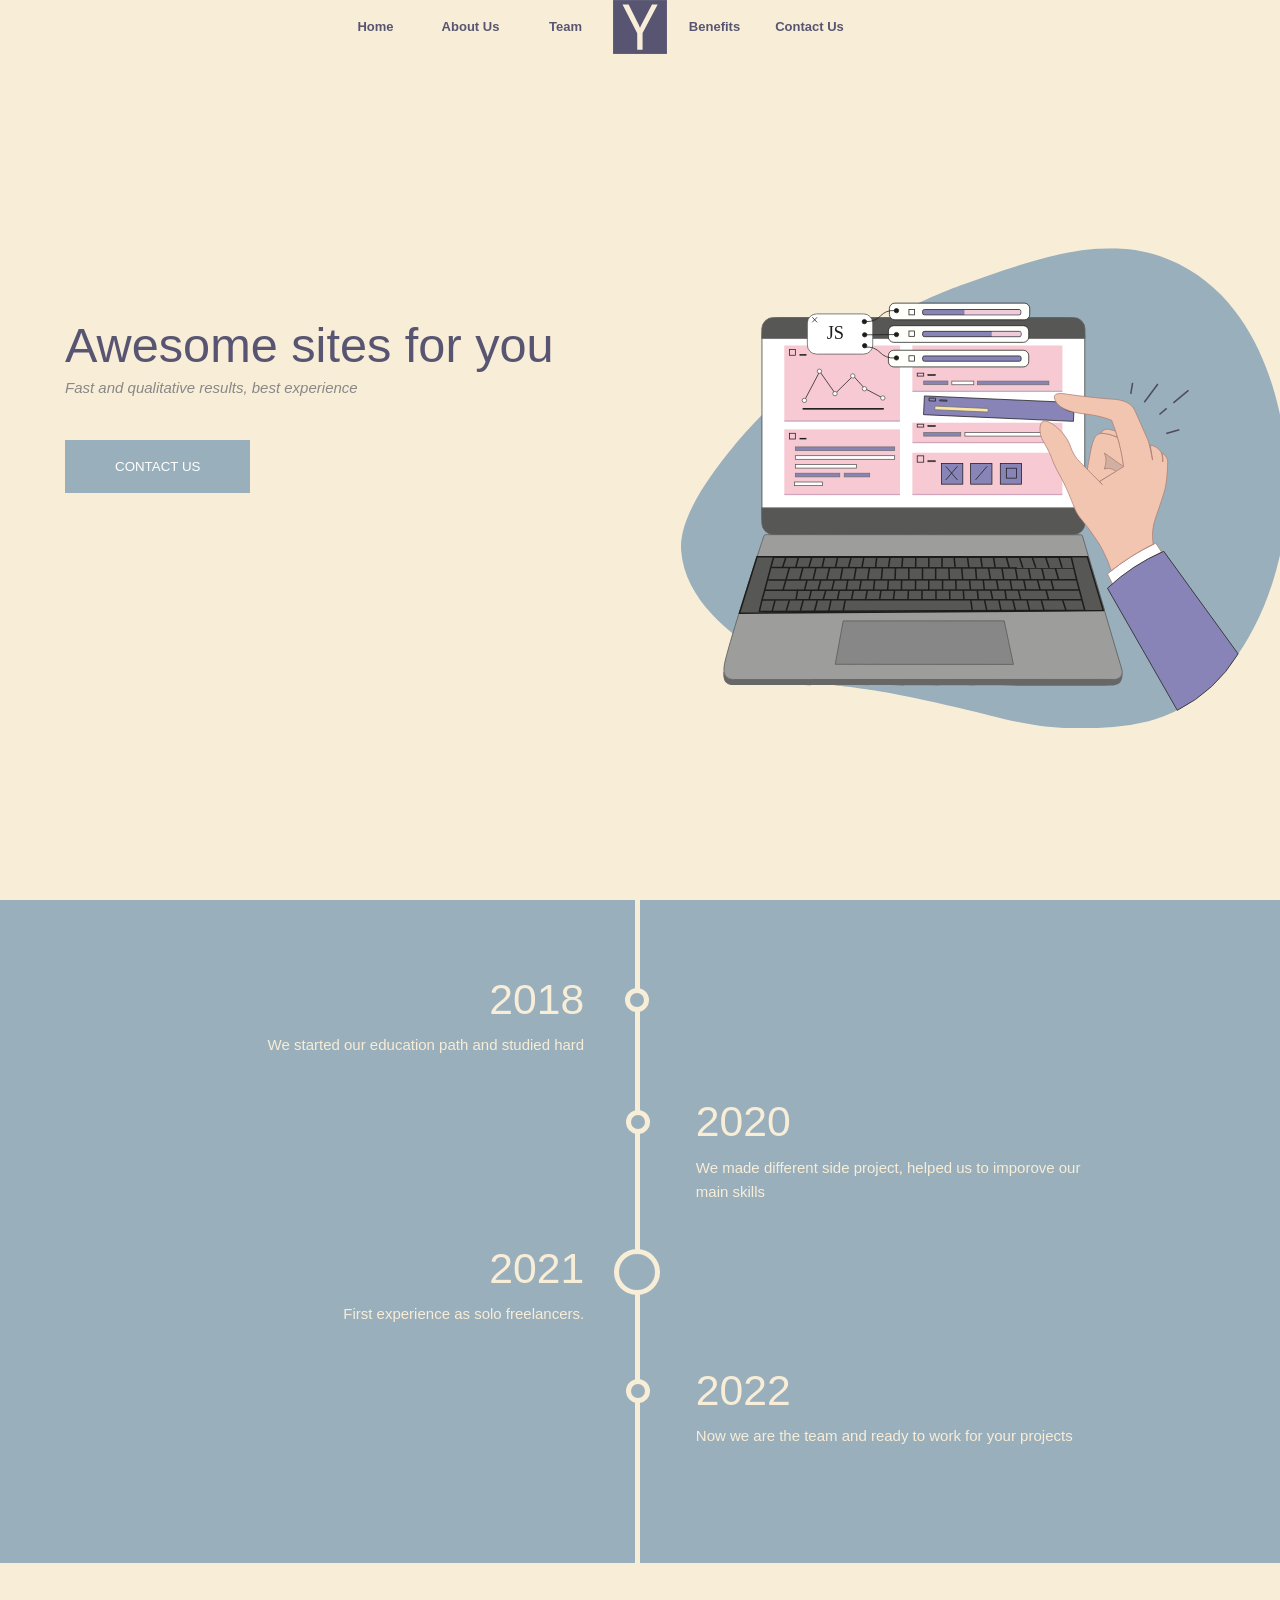
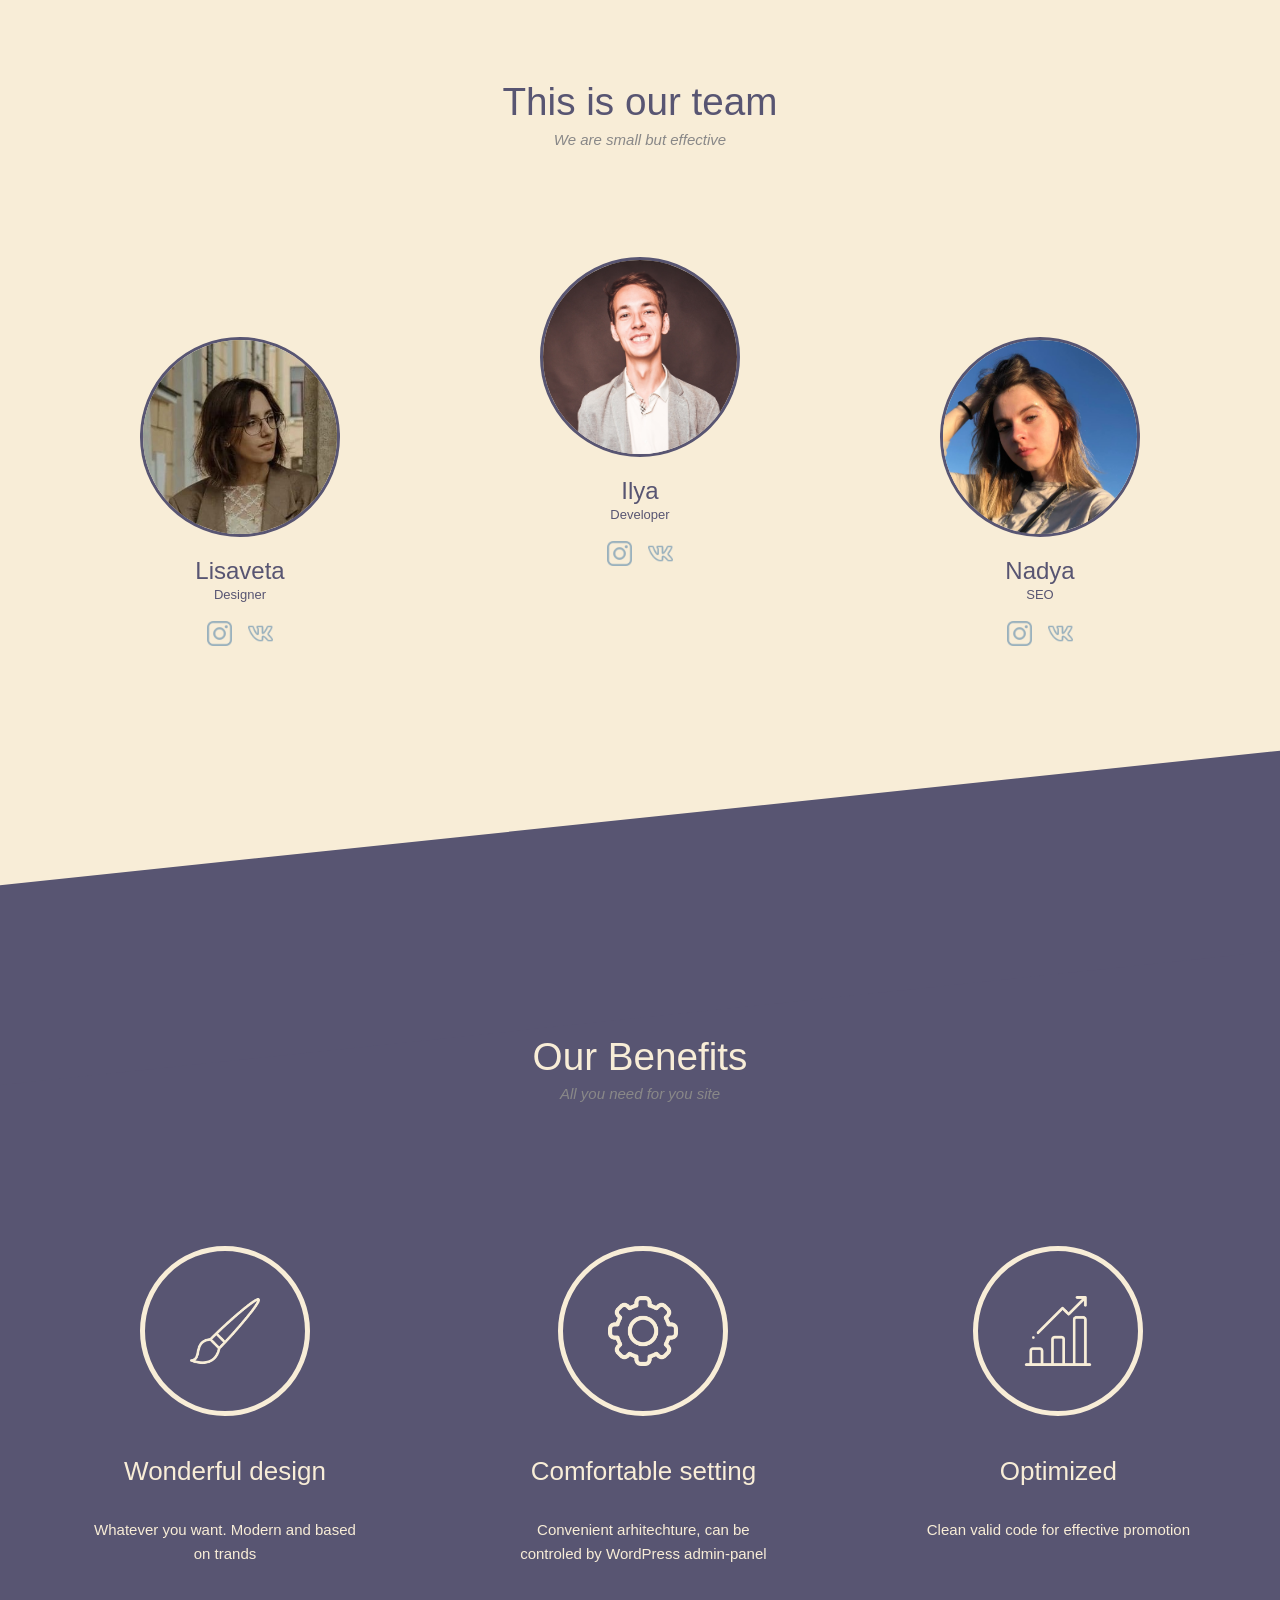
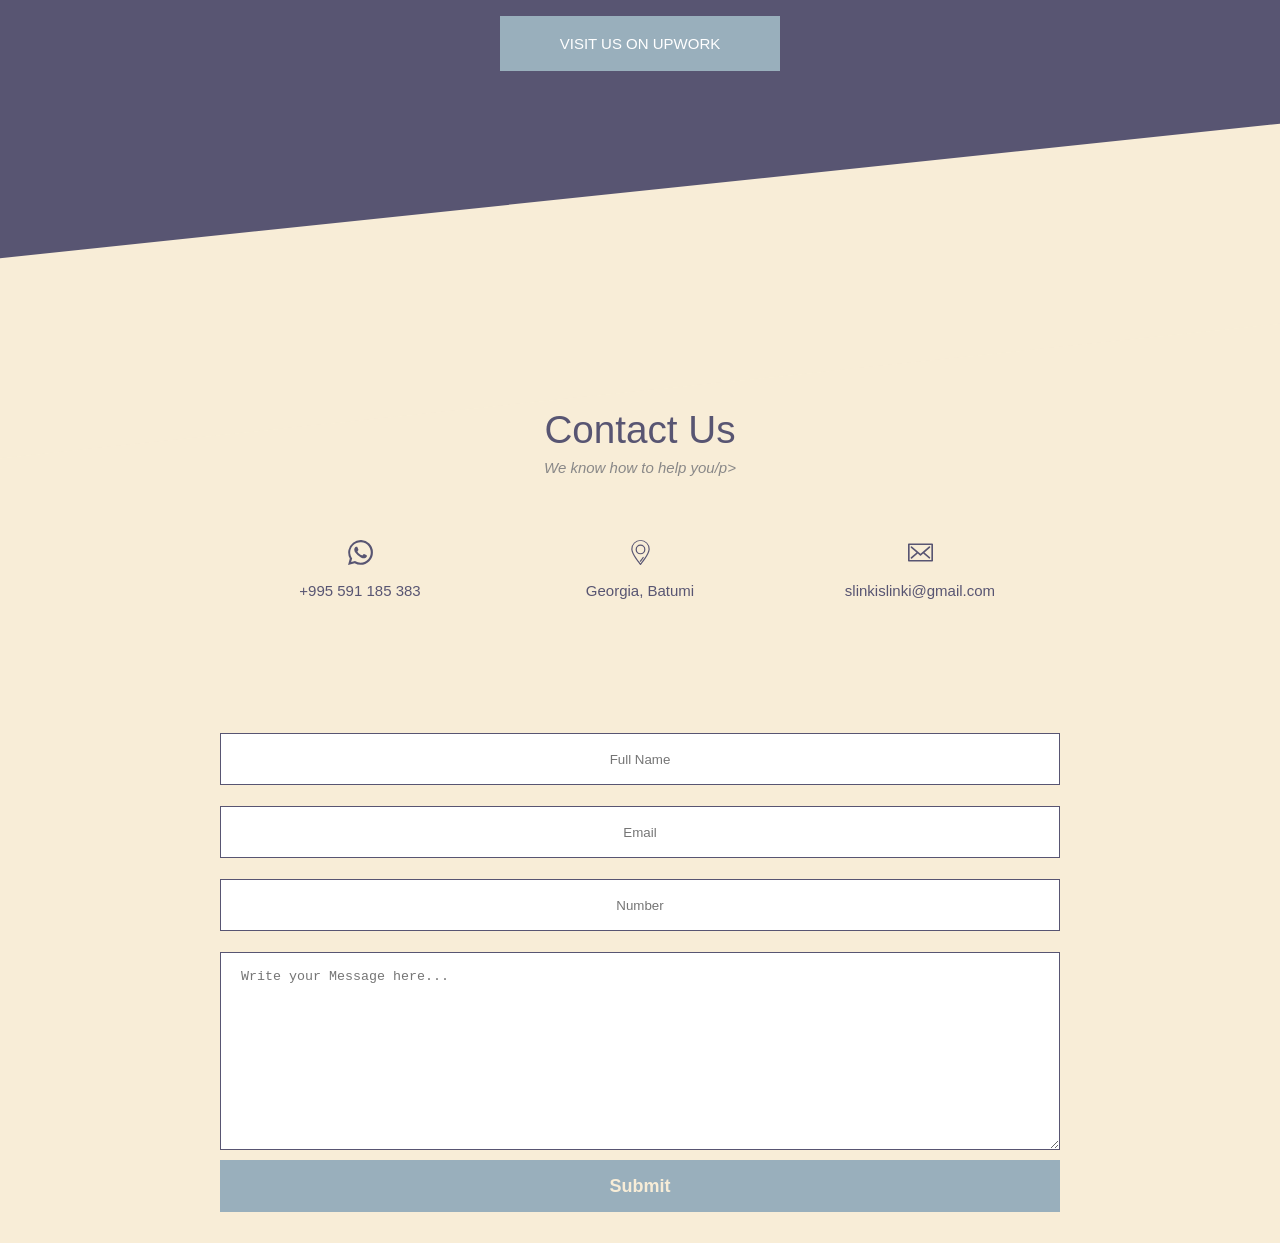
==== commit b4b76d8f: "centred logo" ====
--- a/index.html
+++ b/index.html
@@ -32,7 +32,6 @@
             <li><a data-goto='.about' class="nav__link" href="#">About Us</a></li>
             <li><a data-goto='.team' class="nav__link" href="#">Team</a></li>
             <li> <svg class="logo logo--desktop" viewBox="0 0 381 381">
-
 
                     <rect class="logo-1" x="0.5" y="0.5" width="380" height="380" />
                     <path class="logo-2" z-index='1'
--- a/style.css
+++ b/style.css
@@ -80,23 +80,28 @@
     background-color: var(--yellow);
     transition: all ease 0.3s;
     justify-content: center;
-    gap: 25px;
+    
 }
 
 .nav__link{
-    
+    margin: 0 auto;
     display:inline-block;
     text-decoration: none;
     color: var(--violet);
     font-weight: bold;
     padding: 0 10px;
+   
+}
+li{
+    text-align: center;
+    min-width: 95px;
 }
 li:nth-child(4){
-    justify-self: center;
+    min-width: auto;
 }
 
 .logo{
-   
+    margin: 0 auto;
     width: 54px;
     height:54px;
 }
@@ -110,13 +115,13 @@
 .menu__icon{
     display: none;
 }
-.logo--decktop{
+.logo--desktop{
     display: block;
 }
 .logo--mobile{
     display: none;
 }
-@media (max-width:600px){
+@media (max-width:620px){
 
     .logo--decktop{
         display: none;
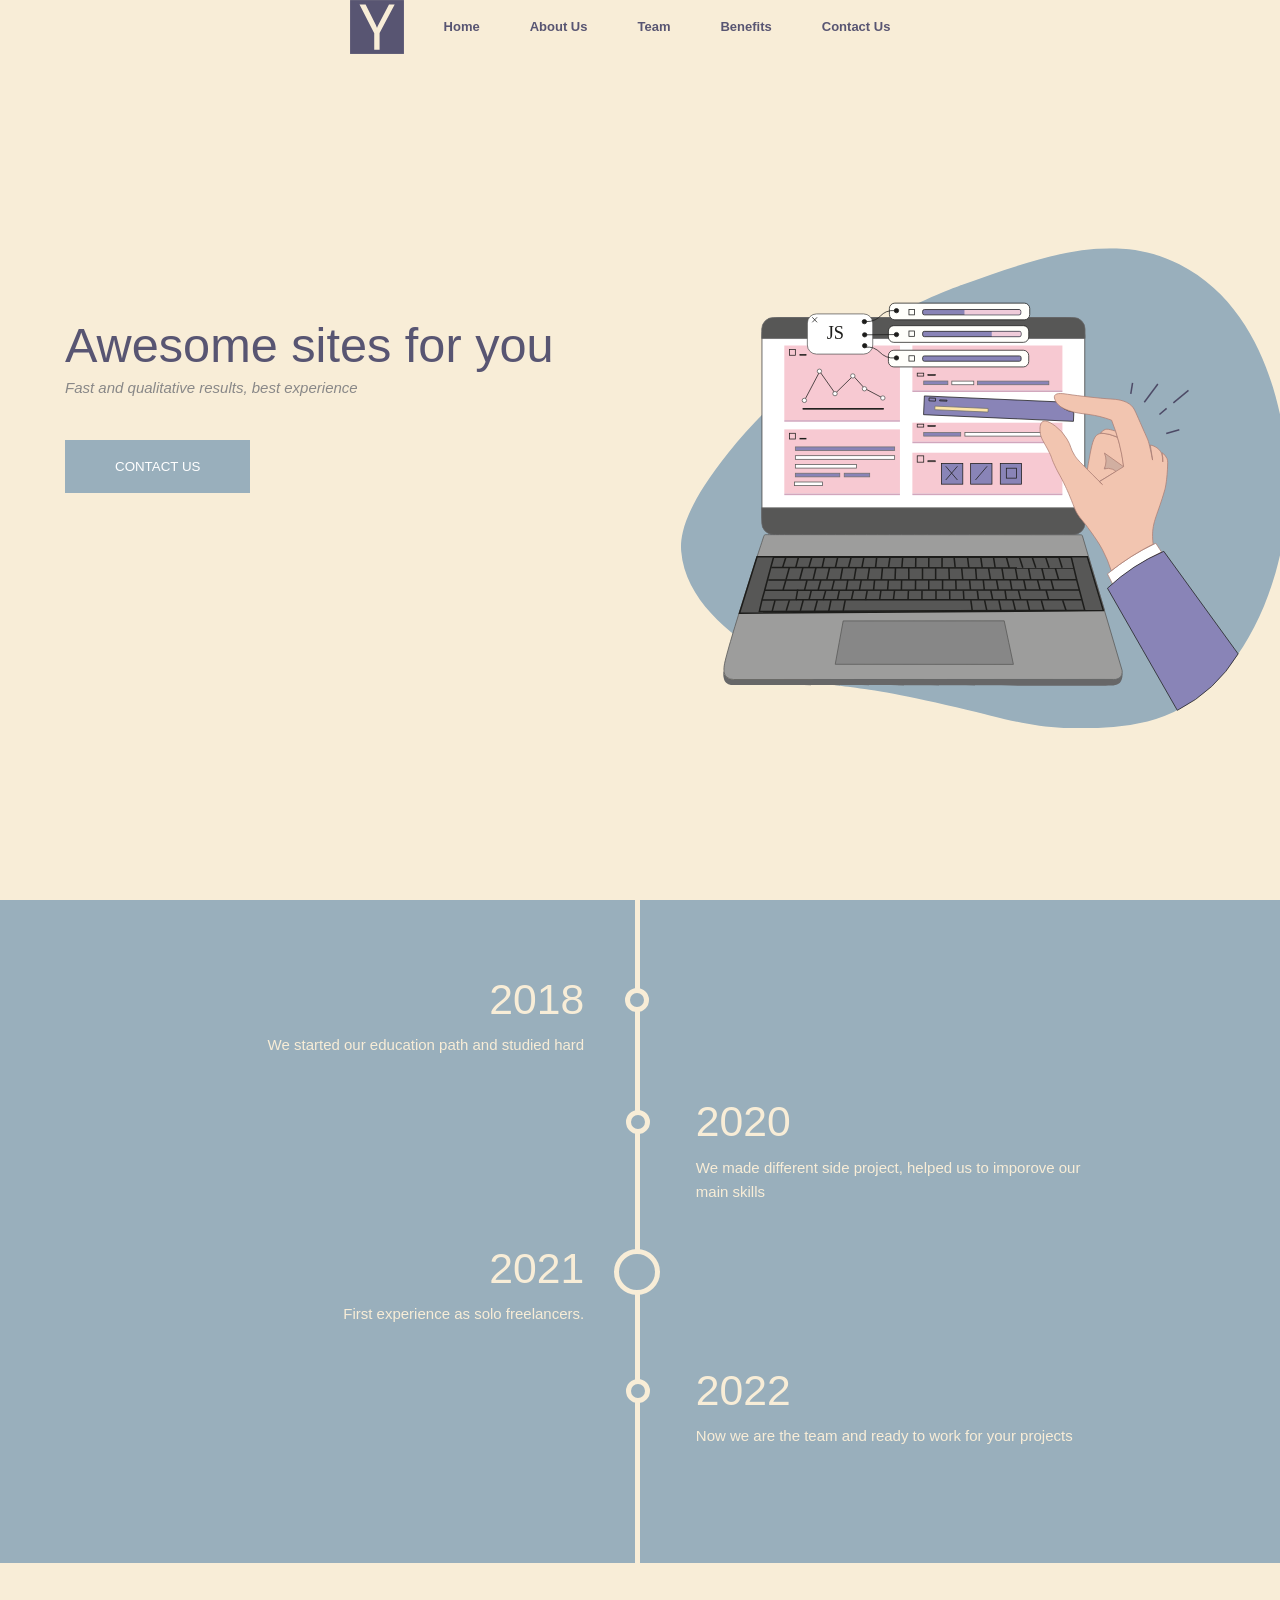
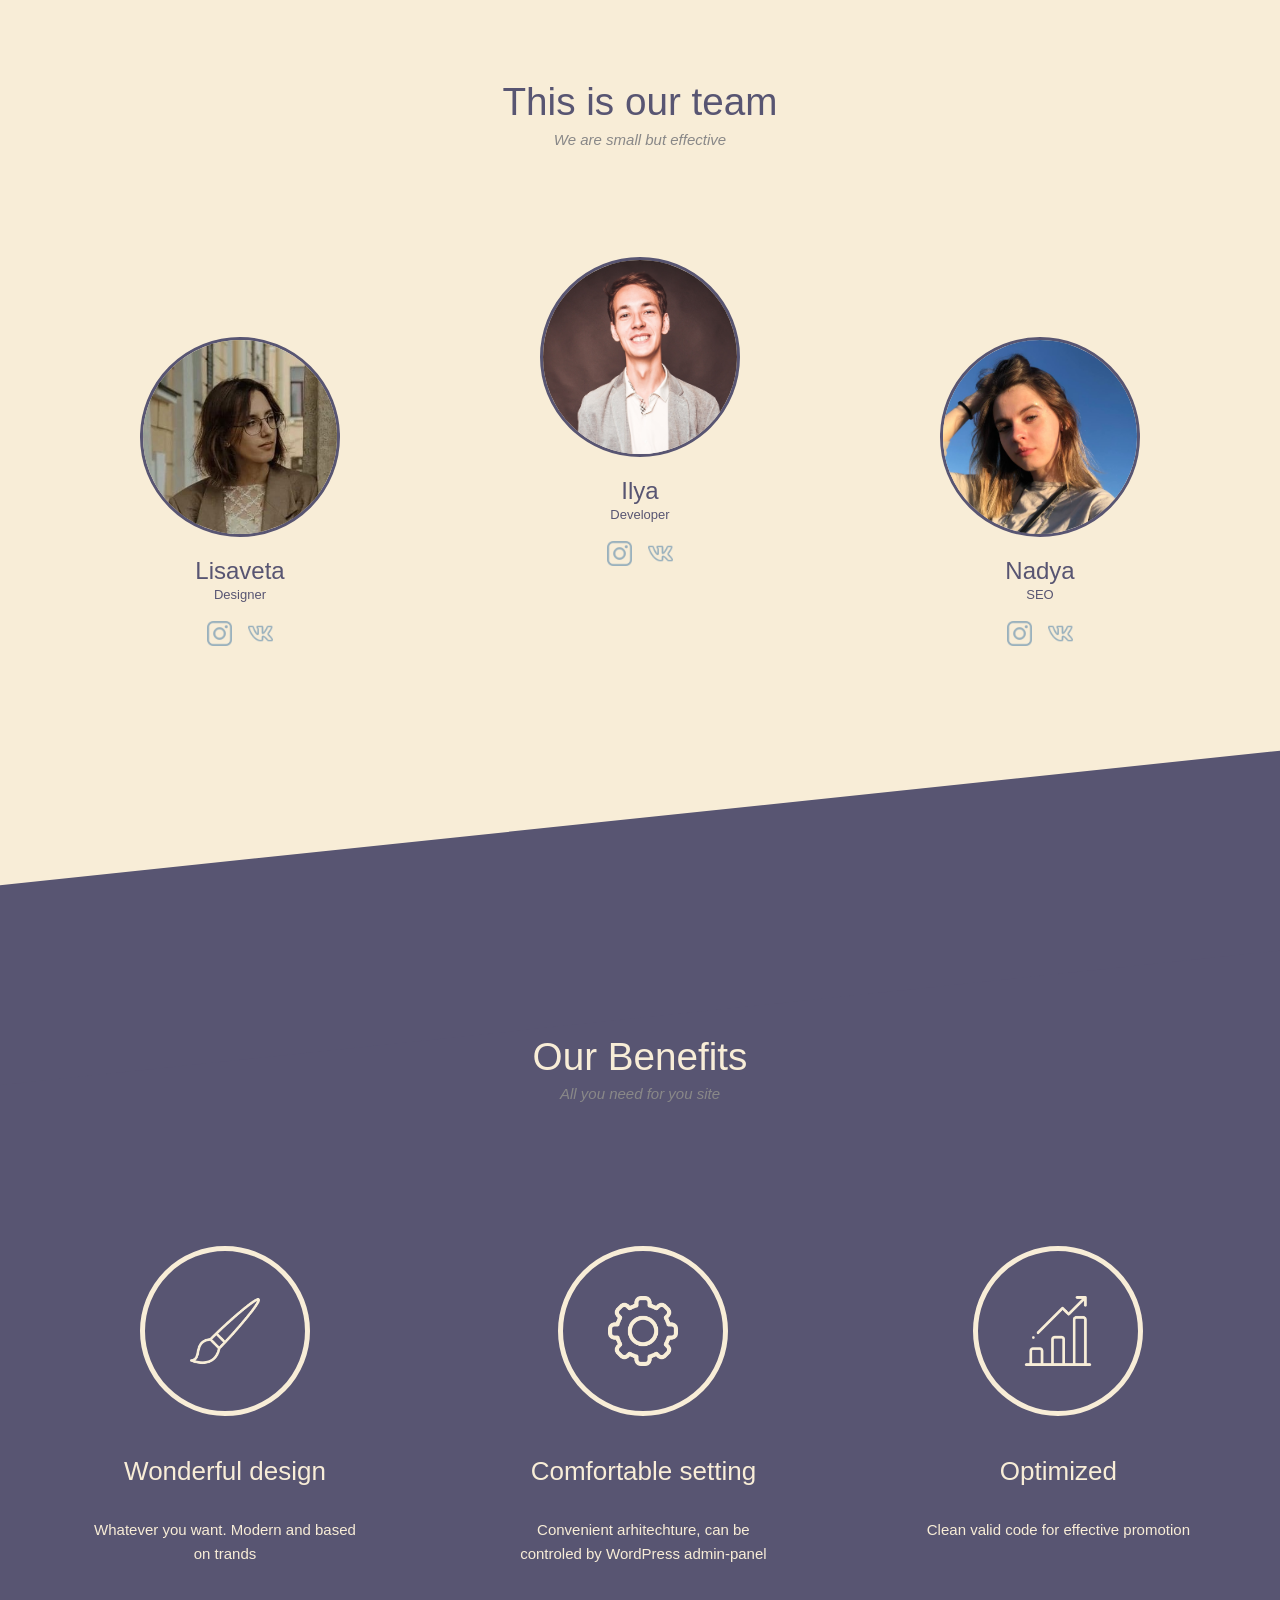
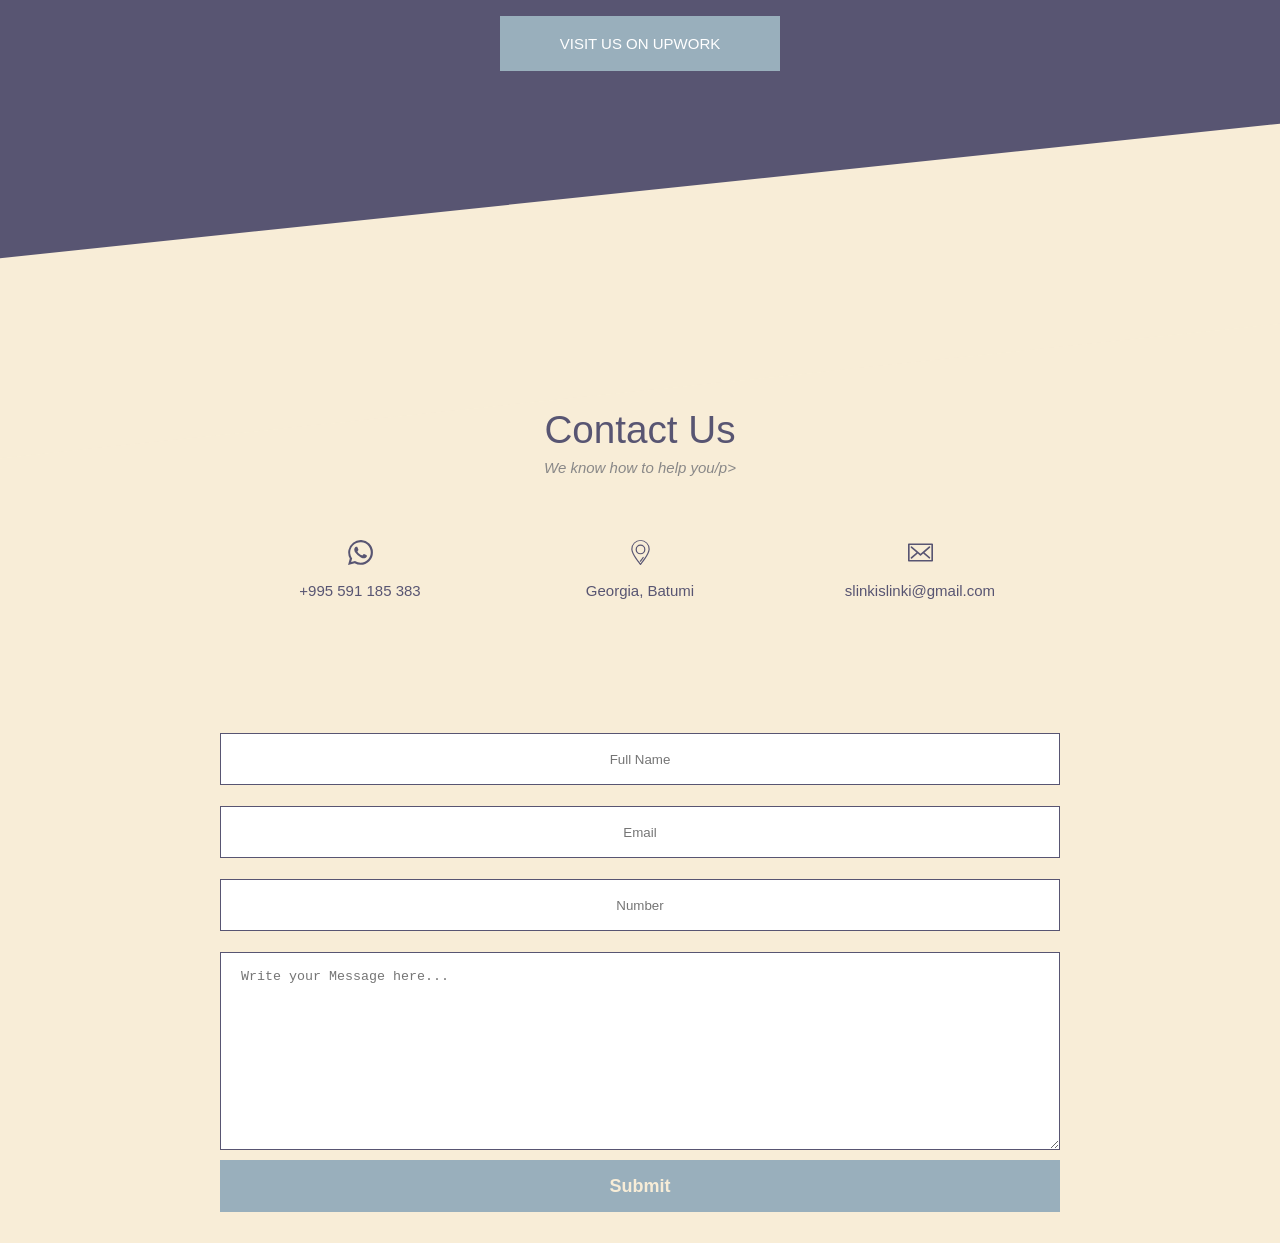
==== commit 1e4335c4: "center no" ====
--- a/index.html
+++ b/index.html
@@ -28,9 +28,6 @@
 
 
         <ul class="nav__box ">
-            <li><a data-goto='.main' class="nav__link" href="#">Home</a></li>
-            <li><a data-goto='.about' class="nav__link" href="#">About Us</a></li>
-            <li><a data-goto='.team' class="nav__link" href="#">Team</a></li>
             <li> <svg class="logo logo--desktop" viewBox="0 0 381 381">
 
                     <rect class="logo-1" x="0.5" y="0.5" width="380" height="380" />
@@ -41,6 +38,10 @@
                 </svg>
 
             </li>
+            <li><a data-goto='.main' class="nav__link" href="#">Home</a></li>
+            <li><a data-goto='.about' class="nav__link" href="#">About Us</a></li>
+            <li><a data-goto='.team' class="nav__link" href="#">Team</a></li>
+
             <li><a data-goto='.service' class="nav__link" href="#">Benefits</a></li>
 
             <li> <a data-goto='.contacts' class="nav__link" href="#">Contact Us</a></li>
--- a/style.css
+++ b/style.css
@@ -1,5 +1,7 @@
 
-
+html{
+    overflow-x: hidden;
+}
 body {
     margin: 0;
     font-family: 'Montserrat', sans-serif;
@@ -70,6 +72,9 @@
     z-index: 200;
     height: 54px;
 }
+li:first-child{
+   
+}
 .nav__box{
     margin: 0 auto;
     height: 54px;
@@ -80,7 +85,7 @@
     background-color: var(--yellow);
     transition: all ease 0.3s;
     justify-content: center;
-    
+    gap: 30px;
 }
 
 .nav__link{
@@ -90,15 +95,10 @@
     color: var(--violet);
     font-weight: bold;
     padding: 0 10px;
+    
    
 }
-li{
-    text-align: center;
-    min-width: 95px;
-}
-li:nth-child(4){
-    min-width: auto;
-}
+
 
 .logo{
     margin: 0 auto;
